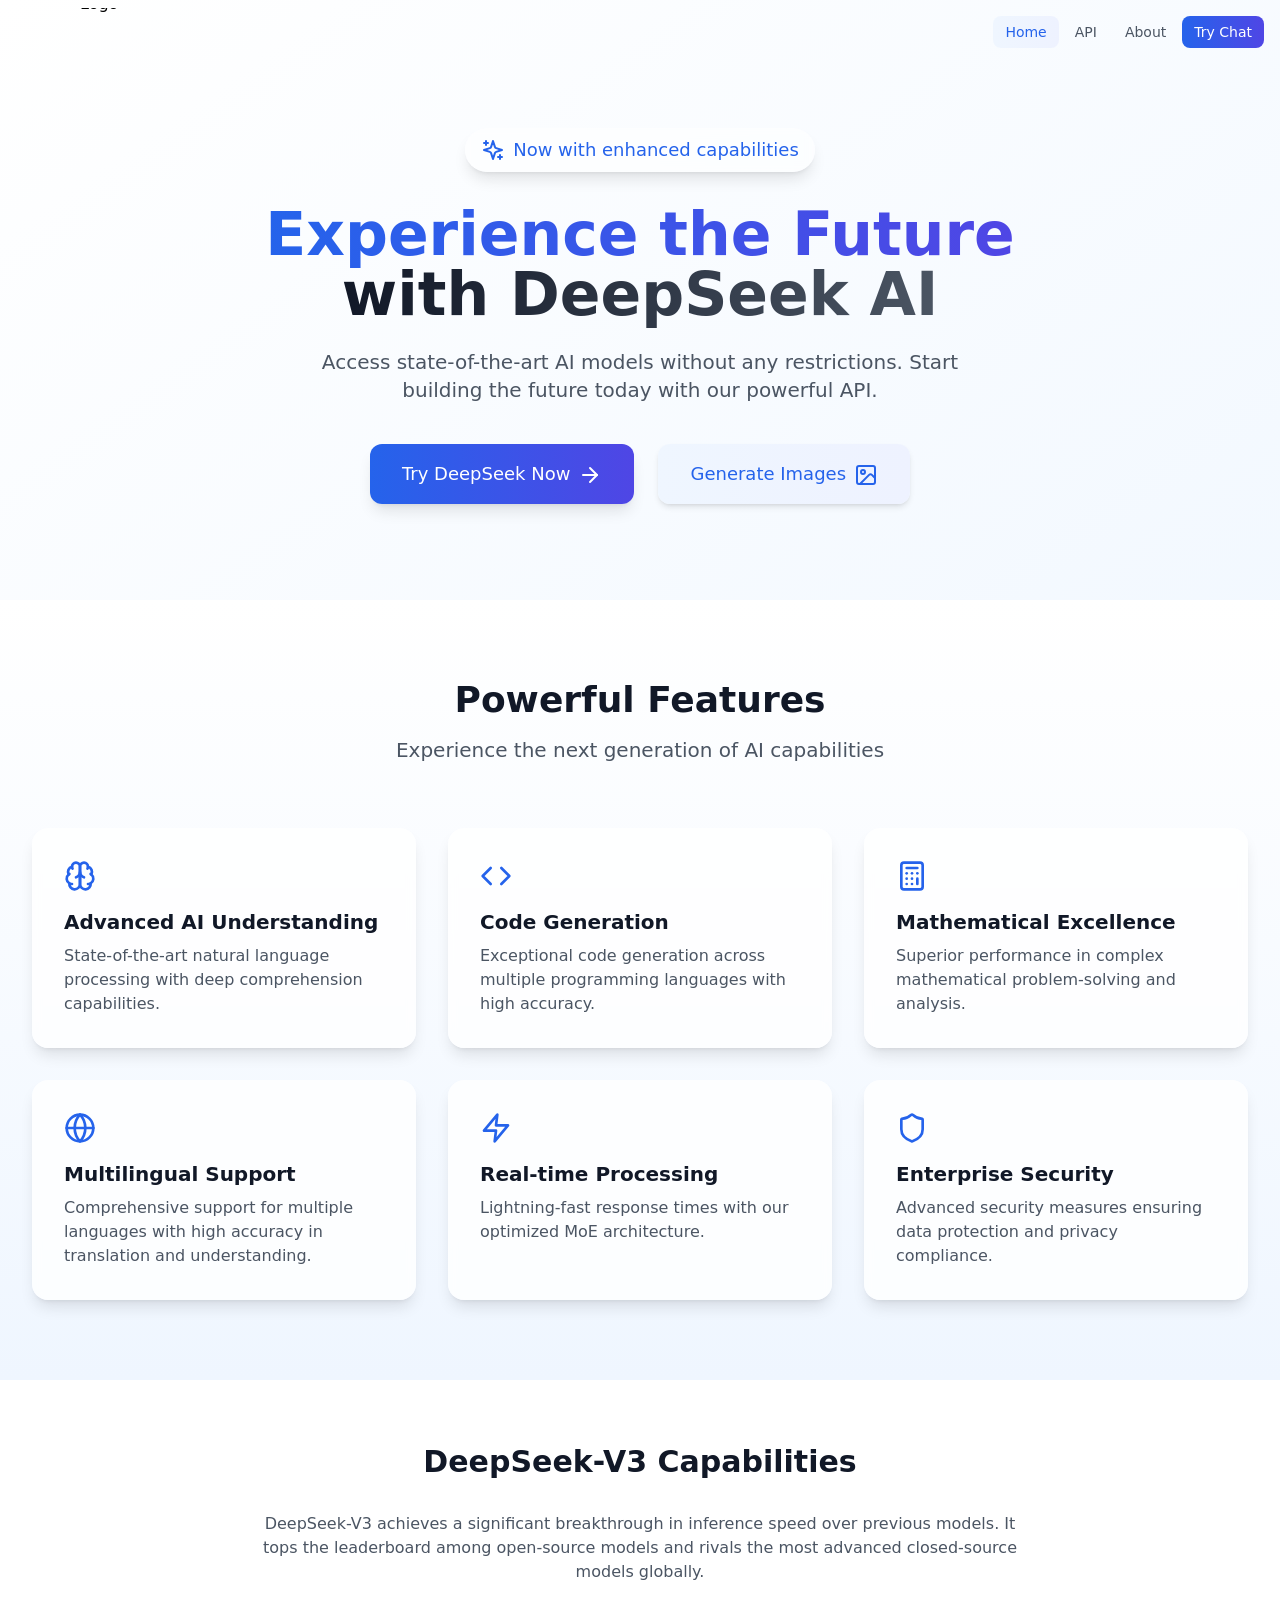
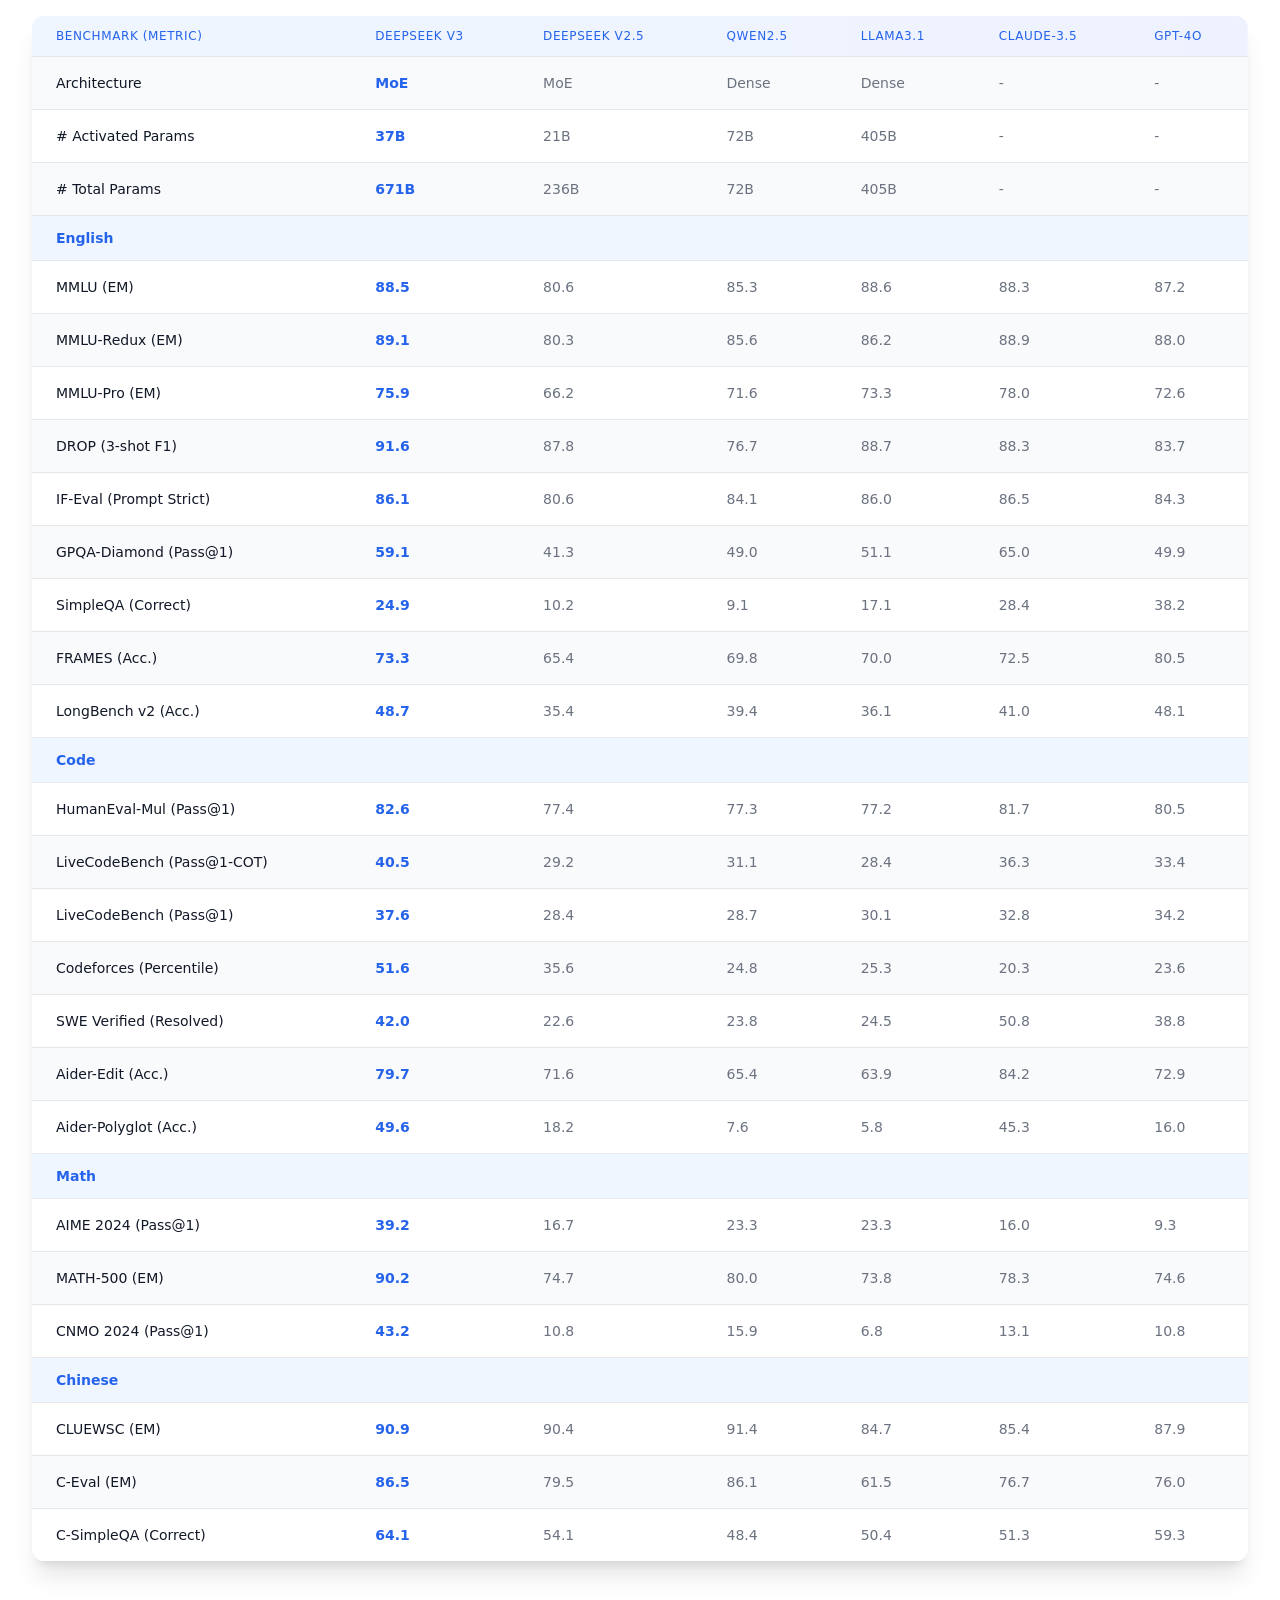
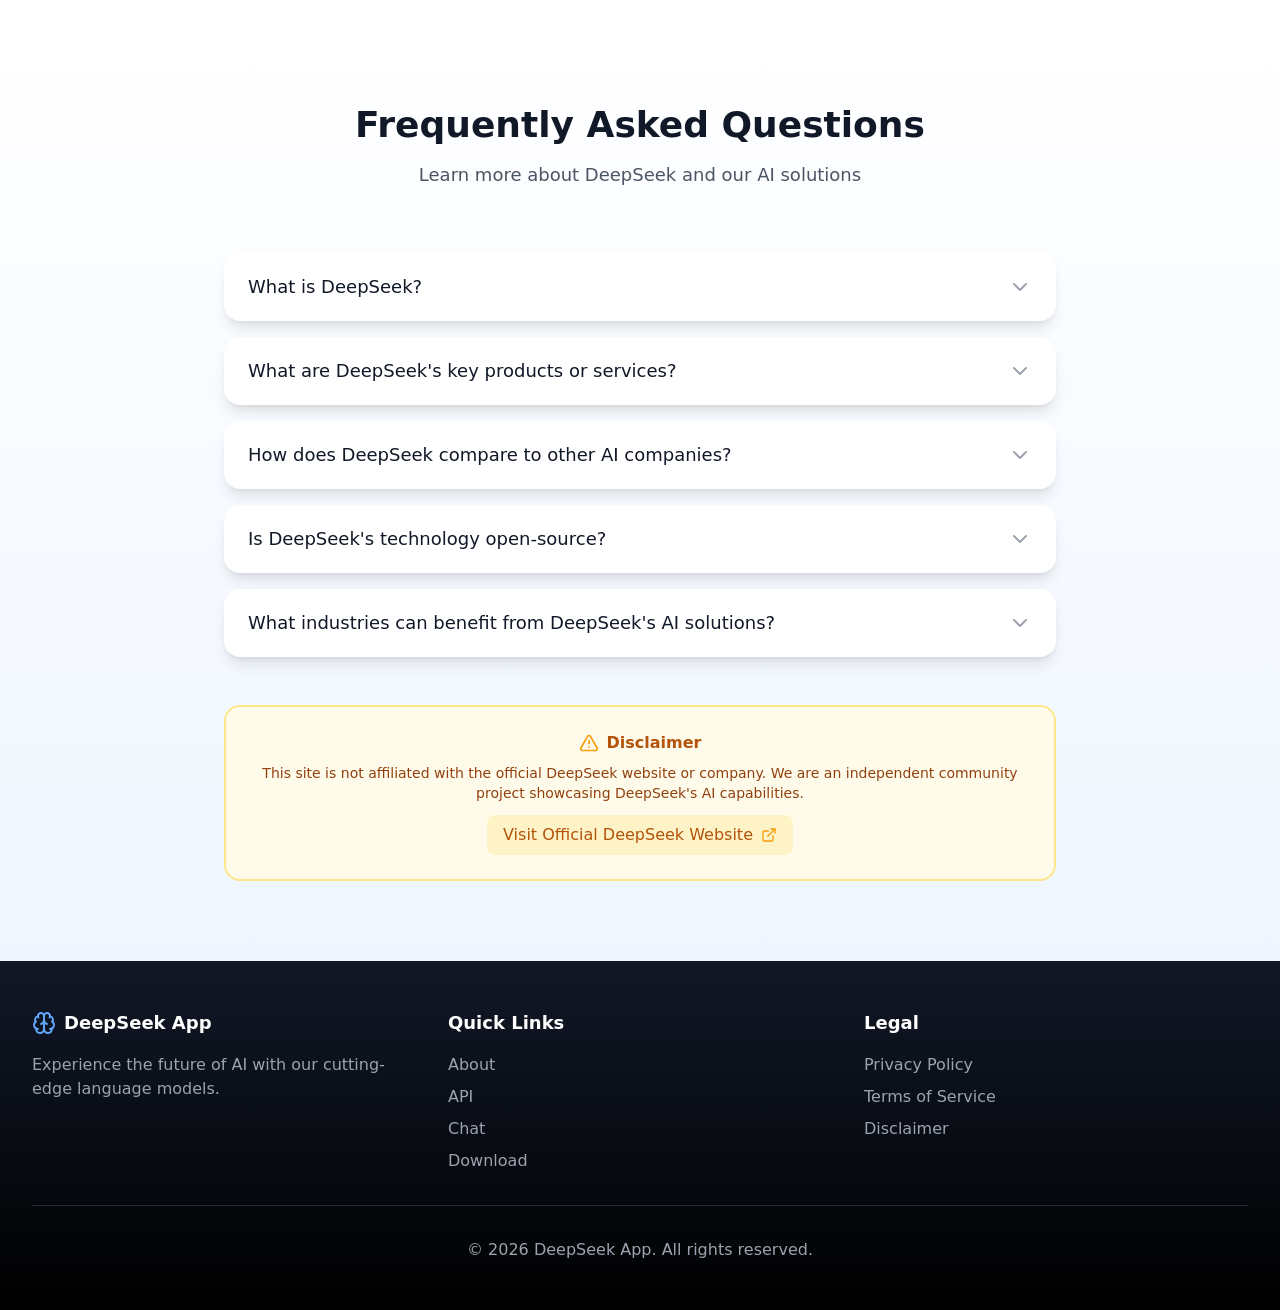
==== deepseek.html @ a7286375 "Add files via upload" ====
<!doctype html>
<html lang="en">
  <head>
    <meta charset="UTF-8" />
    <title>DeepSeek</title>
    <script async src="https://pagead2.googlesyndication.com/pagead/js/adsbygoogle.js?client=ca-pub-6206465883379088"
     crossorigin="anonymous"></script>
    <script type="module" crossorigin src="main.js"></script>
    <link rel="stylesheet" crossorigin href="style.css">
  </head>
  <body>
    <div id="root"></div>
  </body>
</html>
---- style.css ----
@font-face {
    font-family: KaTeX_AMS;
    font-style: normal;
    font-weight: 400;
    src: url(/assets/KaTeX_AMS-Regular-BQhdFMY1.woff2) format("woff2"),url(/assets/KaTeX_AMS-Regular-DMm9YOAa.woff) format("woff"),url(/assets/KaTeX_AMS-Regular-DRggAlZN.ttf) format("truetype")
}

@font-face {
    font-family: KaTeX_Caligraphic;
    font-style: normal;
    font-weight: 700;
    src: url(/assets/KaTeX_Caligraphic-Bold-Dq_IR9rO.woff2) format("woff2"),url(/assets/KaTeX_Caligraphic-Bold-BEiXGLvX.woff) format("woff"),url(/assets/KaTeX_Caligraphic-Bold-ATXxdsX0.ttf) format("truetype")
}

@font-face {
    font-family: KaTeX_Caligraphic;
    font-style: normal;
    font-weight: 400;
    src: url(/assets/KaTeX_Caligraphic-Regular-Di6jR-x-.woff2) format("woff2"),url(/assets/KaTeX_Caligraphic-Regular-CTRA-rTL.woff) format("woff"),url(/assets/KaTeX_Caligraphic-Regular-wX97UBjC.ttf) format("truetype")
}

@font-face {
    font-family: KaTeX_Fraktur;
    font-style: normal;
    font-weight: 700;
    src: url(/assets/KaTeX_Fraktur-Bold-CL6g_b3V.woff2) format("woff2"),url(/assets/KaTeX_Fraktur-Bold-BsDP51OF.woff) format("woff"),url(/assets/KaTeX_Fraktur-Bold-BdnERNNW.ttf) format("truetype")
}

@font-face {
    font-family: KaTeX_Fraktur;
    font-style: normal;
    font-weight: 400;
    src: url(/assets/KaTeX_Fraktur-Regular-CTYiF6lA.woff2) format("woff2"),url(/assets/KaTeX_Fraktur-Regular-Dxdc4cR9.woff) format("woff"),url(/assets/KaTeX_Fraktur-Regular-CB_wures.ttf) format("truetype")
}

@font-face {
    font-family: KaTeX_Main;
    font-style: normal;
    font-weight: 700;
    src: url(/assets/KaTeX_Main-Bold-Cx986IdX.woff2) format("woff2"),url(/assets/KaTeX_Main-Bold-Jm3AIy58.woff) format("woff"),url(/assets/KaTeX_Main-Bold-waoOVXN0.ttf) format("truetype")
}

@font-face {
    font-family: KaTeX_Main;
    font-style: italic;
    font-weight: 700;
    src: url(/assets/KaTeX_Main-BoldItalic-DxDJ3AOS.woff2) format("woff2"),url(/assets/KaTeX_Main-BoldItalic-SpSLRI95.woff) format("woff"),url(/assets/KaTeX_Main-BoldItalic-DzxPMmG6.ttf) format("truetype")
}

@font-face {
    font-family: KaTeX_Main;
    font-style: italic;
    font-weight: 400;
    src: url(/assets/KaTeX_Main-Italic-NWA7e6Wa.woff2) format("woff2"),url(/assets/KaTeX_Main-Italic-BMLOBm91.woff) format("woff"),url(/assets/KaTeX_Main-Italic-3WenGoN9.ttf) format("truetype")
}

@font-face {
    font-family: KaTeX_Main;
    font-style: normal;
    font-weight: 400;
    src: url(/assets/KaTeX_Main-Regular-B22Nviop.woff2) format("woff2"),url(/assets/KaTeX_Main-Regular-Dr94JaBh.woff) format("woff"),url(/assets/KaTeX_Main-Regular-ypZvNtVU.ttf) format("truetype")
}

@font-face {
    font-family: KaTeX_Math;
    font-style: italic;
    font-weight: 700;
    src: url(/assets/KaTeX_Math-BoldItalic-CZnvNsCZ.woff2) format("woff2"),url(/assets/KaTeX_Math-BoldItalic-iY-2wyZ7.woff) format("woff"),url(/assets/KaTeX_Math-BoldItalic-B3XSjfu4.ttf) format("truetype")
}

@font-face {
    font-family: KaTeX_Math;
    font-style: italic;
    font-weight: 400;
    src: url(/assets/KaTeX_Math-Italic-t53AETM-.woff2) format("woff2"),url(/assets/KaTeX_Math-Italic-DA0__PXp.woff) format("woff"),url(/assets/KaTeX_Math-Italic-flOr_0UB.ttf) format("truetype")
}

@font-face {
    font-family: KaTeX_SansSerif;
    font-style: normal;
    font-weight: 700;
    src: url(/assets/KaTeX_SansSerif-Bold-D1sUS0GD.woff2) format("woff2"),url(/assets/KaTeX_SansSerif-Bold-DbIhKOiC.woff) format("woff"),url(/assets/KaTeX_SansSerif-Bold-CFMepnvq.ttf) format("truetype")
}

@font-face {
    font-family: KaTeX_SansSerif;
    font-style: italic;
    font-weight: 400;
    src: url(/assets/KaTeX_SansSerif-Italic-C3H0VqGB.woff2) format("woff2"),url(/assets/KaTeX_SansSerif-Italic-DN2j7dab.woff) format("woff"),url(/assets/KaTeX_SansSerif-Italic-YYjJ1zSn.ttf) format("truetype")
}

@font-face {
    font-family: KaTeX_SansSerif;
    font-style: normal;
    font-weight: 400;
    src: url(/assets/KaTeX_SansSerif-Regular-DDBCnlJ7.woff2) format("woff2"),url(/assets/KaTeX_SansSerif-Regular-CS6fqUqJ.woff) format("woff"),url(/assets/KaTeX_SansSerif-Regular-BNo7hRIc.ttf) format("truetype")
}

@font-face {
    font-family: KaTeX_Script;
    font-style: normal;
    font-weight: 400;
    src: url(/assets/KaTeX_Script-Regular-D3wIWfF6.woff2) format("woff2"),url(/assets/KaTeX_Script-Regular-D5yQViql.woff) format("woff"),url(/assets/KaTeX_Script-Regular-C5JkGWo-.ttf) format("truetype")
}

@font-face {
    font-family: KaTeX_Size1;
    font-style: normal;
    font-weight: 400;
    src: url(/assets/KaTeX_Size1-Regular-mCD8mA8B.woff2) format("woff2"),url(/assets/KaTeX_Size1-Regular-C195tn64.woff) format("woff"),url(/assets/KaTeX_Size1-Regular-Dbsnue_I.ttf) format("truetype")
}

@font-face {
    font-family: KaTeX_Size2;
    font-style: normal;
    font-weight: 400;
    src: url(/assets/KaTeX_Size2-Regular-Dy4dx90m.woff2) format("woff2"),url(/assets/KaTeX_Size2-Regular-oD1tc_U0.woff) format("woff"),url(/assets/KaTeX_Size2-Regular-B7gKUWhC.ttf) format("truetype")
}

@font-face {
    font-family: KaTeX_Size3;
    font-style: normal;
    font-weight: 400;
    src: url([data-uri]) format("woff2"),url(/assets/KaTeX_Size3-Regular-CTq5MqoE.woff) format("woff"),url(/assets/KaTeX_Size3-Regular-DgpXs0kz.ttf) format("truetype")
}

@font-face {
    font-family: KaTeX_Size4;
    font-style: normal;
    font-weight: 400;
    src: url(/assets/KaTeX_Size4-Regular-Dl5lxZxV.woff2) format("woff2"),url(/assets/KaTeX_Size4-Regular-BF-4gkZK.woff) format("woff"),url(/assets/KaTeX_Size4-Regular-DWFBv043.ttf) format("truetype")
}

@font-face {
    font-family: KaTeX_Typewriter;
    font-style: normal;
    font-weight: 400;
    src: url(/assets/KaTeX_Typewriter-Regular-CO6r4hn1.woff2) format("woff2"),url(/assets/KaTeX_Typewriter-Regular-C0xS9mPB.woff) format("woff"),url(/assets/KaTeX_Typewriter-Regular-D3Ib7_Hf.ttf) format("truetype")
}

.katex {
    font: 1.21em KaTeX_Main,Times New Roman,serif;
    line-height: 1.2;
    text-indent: 0;
    text-rendering: auto
}

.katex * {
    -ms-high-contrast-adjust: none!important;
    border-color: currentColor
}

.katex .katex-version:after {
    content: "0.16.21"
}

.katex .katex-mathml {
    clip: rect(1px,1px,1px,1px);
    border: 0;
    height: 1px;
    overflow: hidden;
    padding: 0;
    position: absolute;
    width: 1px
}

.katex .katex-html>.newline {
    display: block
}

.katex .base {
    position: relative;
    white-space: nowrap;
    width: -moz-min-content;
    width: min-content
}

.katex .base,.katex .strut {
    display: inline-block
}

.katex .textbf {
    font-weight: 700
}

.katex .textit {
    font-style: italic
}

.katex .textrm {
    font-family: KaTeX_Main
}

.katex .textsf {
    font-family: KaTeX_SansSerif
}

.katex .texttt {
    font-family: KaTeX_Typewriter
}

.katex .mathnormal {
    font-family: KaTeX_Math;
    font-style: italic
}

.katex .mathit {
    font-family: KaTeX_Main;
    font-style: italic
}

.katex .mathrm {
    font-style: normal
}

.katex .mathbf {
    font-family: KaTeX_Main;
    font-weight: 700
}

.katex .boldsymbol {
    font-family: KaTeX_Math;
    font-style: italic;
    font-weight: 700
}

.katex .amsrm,.katex .mathbb,.katex .textbb {
    font-family: KaTeX_AMS
}

.katex .mathcal {
    font-family: KaTeX_Caligraphic
}

.katex .mathfrak,.katex .textfrak {
    font-family: KaTeX_Fraktur
}

.katex .mathboldfrak,.katex .textboldfrak {
    font-family: KaTeX_Fraktur;
    font-weight: 700
}

.katex .mathtt {
    font-family: KaTeX_Typewriter
}

.katex .mathscr,.katex .textscr {
    font-family: KaTeX_Script
}

.katex .mathsf,.katex .textsf {
    font-family: KaTeX_SansSerif
}

.katex .mathboldsf,.katex .textboldsf {
    font-family: KaTeX_SansSerif;
    font-weight: 700
}

.katex .mathitsf,.katex .mathsfit,.katex .textitsf {
    font-family: KaTeX_SansSerif;
    font-style: italic
}

.katex .mainrm {
    font-family: KaTeX_Main;
    font-style: normal
}

.katex .vlist-t {
    border-collapse: collapse;
    display: inline-table;
    table-layout: fixed
}

.katex .vlist-r {
    display: table-row
}

.katex .vlist {
    display: table-cell;
    position: relative;
    vertical-align: bottom
}

.katex .vlist>span {
    display: block;
    height: 0;
    position: relative
}

.katex .vlist>span>span {
    display: inline-block
}

.katex .vlist>span>.pstrut {
    overflow: hidden;
    width: 0
}

.katex .vlist-t2 {
    margin-right: -2px
}

.katex .vlist-s {
    display: table-cell;
    font-size: 1px;
    min-width: 2px;
    vertical-align: bottom;
    width: 2px
}

.katex .vbox {
    align-items: baseline;
    display: inline-flex;
    flex-direction: column
}

.katex .hbox {
    width: 100%
}

.katex .hbox,.katex .thinbox {
    display: inline-flex;
    flex-direction: row
}

.katex .thinbox {
    max-width: 0;
    width: 0
}

.katex .msupsub {
    text-align: left
}

.katex .mfrac>span>span {
    text-align: center
}

.katex .mfrac .frac-line {
    border-bottom-style: solid;
    display: inline-block;
    width: 100%
}

.katex .hdashline,.katex .hline,.katex .mfrac .frac-line,.katex .overline .overline-line,.katex .rule,.katex .underline .underline-line {
    min-height: 1px
}

.katex .mspace {
    display: inline-block
}

.katex .clap,.katex .llap,.katex .rlap {
    position: relative;
    width: 0
}

.katex .clap>.inner,.katex .llap>.inner,.katex .rlap>.inner {
    position: absolute
}

.katex .clap>.fix,.katex .llap>.fix,.katex .rlap>.fix {
    display: inline-block
}

.katex .llap>.inner {
    right: 0
}

.katex .clap>.inner,.katex .rlap>.inner {
    left: 0
}

.katex .clap>.inner>span {
    margin-left: -50%;
    margin-right: 50%
}

.katex .rule {
    border: 0 solid;
    display: inline-block;
    position: relative
}

.katex .hline,.katex .overline .overline-line,.katex .underline .underline-line {
    border-bottom-style: solid;
    display: inline-block;
    width: 100%
}

.katex .hdashline {
    border-bottom-style: dashed;
    display: inline-block;
    width: 100%
}

.katex .sqrt>.root {
    margin-left: .2777777778em;
    margin-right: -.5555555556em
}

.katex .fontsize-ensurer.reset-size1.size1,.katex .sizing.reset-size1.size1 {
    font-size: 1em
}

.katex .fontsize-ensurer.reset-size1.size2,.katex .sizing.reset-size1.size2 {
    font-size: 1.2em
}

.katex .fontsize-ensurer.reset-size1.size3,.katex .sizing.reset-size1.size3 {
    font-size: 1.4em
}

.katex .fontsize-ensurer.reset-size1.size4,.katex .sizing.reset-size1.size4 {
    font-size: 1.6em
}

.katex .fontsize-ensurer.reset-size1.size5,.katex .sizing.reset-size1.size5 {
    font-size: 1.8em
}

.katex .fontsize-ensurer.reset-size1.size6,.katex .sizing.reset-size1.size6 {
    font-size: 2em
}

.katex .fontsize-ensurer.reset-size1.size7,.katex .sizing.reset-size1.size7 {
    font-size: 2.4em
}

.katex .fontsize-ensurer.reset-size1.size8,.katex .sizing.reset-size1.size8 {
    font-size: 2.88em
}

.katex .fontsize-ensurer.reset-size1.size9,.katex .sizing.reset-size1.size9 {
    font-size: 3.456em
}

.katex .fontsize-ensurer.reset-size1.size10,.katex .sizing.reset-size1.size10 {
    font-size: 4.148em
}

.katex .fontsize-ensurer.reset-size1.size11,.katex .sizing.reset-size1.size11 {
    font-size: 4.976em
}

.katex .fontsize-ensurer.reset-size2.size1,.katex .sizing.reset-size2.size1 {
    font-size: .8333333333em
}

.katex .fontsize-ensurer.reset-size2.size2,.katex .sizing.reset-size2.size2 {
    font-size: 1em
}

.katex .fontsize-ensurer.reset-size2.size3,.katex .sizing.reset-size2.size3 {
    font-size: 1.1666666667em
}

.katex .fontsize-ensurer.reset-size2.size4,.katex .sizing.reset-size2.size4 {
    font-size: 1.3333333333em
}

.katex .fontsize-ensurer.reset-size2.size5,.katex .sizing.reset-size2.size5 {
    font-size: 1.5em
}

.katex .fontsize-ensurer.reset-size2.size6,.katex .sizing.reset-size2.size6 {
    font-size: 1.6666666667em
}

.katex .fontsize-ensurer.reset-size2.size7,.katex .sizing.reset-size2.size7 {
    font-size: 2em
}

.katex .fontsize-ensurer.reset-size2.size8,.katex .sizing.reset-size2.size8 {
    font-size: 2.4em
}

.katex .fontsize-ensurer.reset-size2.size9,.katex .sizing.reset-size2.size9 {
    font-size: 2.88em
}

.katex .fontsize-ensurer.reset-size2.size10,.katex .sizing.reset-size2.size10 {
    font-size: 3.4566666667em
}

.katex .fontsize-ensurer.reset-size2.size11,.katex .sizing.reset-size2.size11 {
    font-size: 4.1466666667em
}

.katex .fontsize-ensurer.reset-size3.size1,.katex .sizing.reset-size3.size1 {
    font-size: .7142857143em
}

.katex .fontsize-ensurer.reset-size3.size2,.katex .sizing.reset-size3.size2 {
    font-size: .8571428571em
}

.katex .fontsize-ensurer.reset-size3.size3,.katex .sizing.reset-size3.size3 {
    font-size: 1em
}

.katex .fontsize-ensurer.reset-size3.size4,.katex .sizing.reset-size3.size4 {
    font-size: 1.1428571429em
}

.katex .fontsize-ensurer.reset-size3.size5,.katex .sizing.reset-size3.size5 {
    font-size: 1.2857142857em
}

.katex .fontsize-ensurer.reset-size3.size6,.katex .sizing.reset-size3.size6 {
    font-size: 1.4285714286em
}

.katex .fontsize-ensurer.reset-size3.size7,.katex .sizing.reset-size3.size7 {
    font-size: 1.7142857143em
}

.katex .fontsize-ensurer.reset-size3.size8,.katex .sizing.reset-size3.size8 {
    font-size: 2.0571428571em
}

.katex .fontsize-ensurer.reset-size3.size9,.katex .sizing.reset-size3.size9 {
    font-size: 2.4685714286em
}

.katex .fontsize-ensurer.reset-size3.size10,.katex .sizing.reset-size3.size10 {
    font-size: 2.9628571429em
}

.katex .fontsize-ensurer.reset-size3.size11,.katex .sizing.reset-size3.size11 {
    font-size: 3.5542857143em
}

.katex .fontsize-ensurer.reset-size4.size1,.katex .sizing.reset-size4.size1 {
    font-size: .625em
}

.katex .fontsize-ensurer.reset-size4.size2,.katex .sizing.reset-size4.size2 {
    font-size: .75em
}

.katex .fontsize-ensurer.reset-size4.size3,.katex .sizing.reset-size4.size3 {
    font-size: .875em
}

.katex .fontsize-ensurer.reset-size4.size4,.katex .sizing.reset-size4.size4 {
    font-size: 1em
}

.katex .fontsize-ensurer.reset-size4.size5,.katex .sizing.reset-size4.size5 {
    font-size: 1.125em
}

.katex .fontsize-ensurer.reset-size4.size6,.katex .sizing.reset-size4.size6 {
    font-size: 1.25em
}

.katex .fontsize-ensurer.reset-size4.size7,.katex .sizing.reset-size4.size7 {
    font-size: 1.5em
}

.katex .fontsize-ensurer.reset-size4.size8,.katex .sizing.reset-size4.size8 {
    font-size: 1.8em
}

.katex .fontsize-ensurer.reset-size4.size9,.katex .sizing.reset-size4.size9 {
    font-size: 2.16em
}

.katex .fontsize-ensurer.reset-size4.size10,.katex .sizing.reset-size4.size10 {
    font-size: 2.5925em
}

.katex .fontsize-ensurer.reset-size4.size11,.katex .sizing.reset-size4.size11 {
    font-size: 3.11em
}

.katex .fontsize-ensurer.reset-size5.size1,.katex .sizing.reset-size5.size1 {
    font-size: .5555555556em
}

.katex .fontsize-ensurer.reset-size5.size2,.katex .sizing.reset-size5.size2 {
    font-size: .6666666667em
}

.katex .fontsize-ensurer.reset-size5.size3,.katex .sizing.reset-size5.size3 {
    font-size: .7777777778em
}

.katex .fontsize-ensurer.reset-size5.size4,.katex .sizing.reset-size5.size4 {
    font-size: .8888888889em
}

.katex .fontsize-ensurer.reset-size5.size5,.katex .sizing.reset-size5.size5 {
    font-size: 1em
}

.katex .fontsize-ensurer.reset-size5.size6,.katex .sizing.reset-size5.size6 {
    font-size: 1.1111111111em
}

.katex .fontsize-ensurer.reset-size5.size7,.katex .sizing.reset-size5.size7 {
    font-size: 1.3333333333em
}

.katex .fontsize-ensurer.reset-size5.size8,.katex .sizing.reset-size5.size8 {
    font-size: 1.6em
}

.katex .fontsize-ensurer.reset-size5.size9,.katex .sizing.reset-size5.size9 {
    font-size: 1.92em
}

.katex .fontsize-ensurer.reset-size5.size10,.katex .sizing.reset-size5.size10 {
    font-size: 2.3044444444em
}

.katex .fontsize-ensurer.reset-size5.size11,.katex .sizing.reset-size5.size11 {
    font-size: 2.7644444444em
}

.katex .fontsize-ensurer.reset-size6.size1,.katex .sizing.reset-size6.size1 {
    font-size: .5em
}

.katex .fontsize-ensurer.reset-size6.size2,.katex .sizing.reset-size6.size2 {
    font-size: .6em
}

.katex .fontsize-ensurer.reset-size6.size3,.katex .sizing.reset-size6.size3 {
    font-size: .7em
}

.katex .fontsize-ensurer.reset-size6.size4,.katex .sizing.reset-size6.size4 {
    font-size: .8em
}

.katex .fontsize-ensurer.reset-size6.size5,.katex .sizing.reset-size6.size5 {
    font-size: .9em
}

.katex .fontsize-ensurer.reset-size6.size6,.katex .sizing.reset-size6.size6 {
    font-size: 1em
}

.katex .fontsize-ensurer.reset-size6.size7,.katex .sizing.reset-size6.size7 {
    font-size: 1.2em
}

.katex .fontsize-ensurer.reset-size6.size8,.katex .sizing.reset-size6.size8 {
    font-size: 1.44em
}

.katex .fontsize-ensurer.reset-size6.size9,.katex .sizing.reset-size6.size9 {
    font-size: 1.728em
}

.katex .fontsize-ensurer.reset-size6.size10,.katex .sizing.reset-size6.size10 {
    font-size: 2.074em
}

.katex .fontsize-ensurer.reset-size6.size11,.katex .sizing.reset-size6.size11 {
    font-size: 2.488em
}

.katex .fontsize-ensurer.reset-size7.size1,.katex .sizing.reset-size7.size1 {
    font-size: .4166666667em
}

.katex .fontsize-ensurer.reset-size7.size2,.katex .sizing.reset-size7.size2 {
    font-size: .5em
}

.katex .fontsize-ensurer.reset-size7.size3,.katex .sizing.reset-size7.size3 {
    font-size: .5833333333em
}

.katex .fontsize-ensurer.reset-size7.size4,.katex .sizing.reset-size7.size4 {
    font-size: .6666666667em
}

.katex .fontsize-ensurer.reset-size7.size5,.katex .sizing.reset-size7.size5 {
    font-size: .75em
}

.katex .fontsize-ensurer.reset-size7.size6,.katex .sizing.reset-size7.size6 {
    font-size: .8333333333em
}

.katex .fontsize-ensurer.reset-size7.size7,.katex .sizing.reset-size7.size7 {
    font-size: 1em
}

.katex .fontsize-ensurer.reset-size7.size8,.katex .sizing.reset-size7.size8 {
    font-size: 1.2em
}

.katex .fontsize-ensurer.reset-size7.size9,.katex .sizing.reset-size7.size9 {
    font-size: 1.44em
}

.katex .fontsize-ensurer.reset-size7.size10,.katex .sizing.reset-size7.size10 {
    font-size: 1.7283333333em
}

.katex .fontsize-ensurer.reset-size7.size11,.katex .sizing.reset-size7.size11 {
    font-size: 2.0733333333em
}

.katex .fontsize-ensurer.reset-size8.size1,.katex .sizing.reset-size8.size1 {
    font-size: .3472222222em
}

.katex .fontsize-ensurer.reset-size8.size2,.katex .sizing.reset-size8.size2 {
    font-size: .4166666667em
}

.katex .fontsize-ensurer.reset-size8.size3,.katex .sizing.reset-size8.size3 {
    font-size: .4861111111em
}

.katex .fontsize-ensurer.reset-size8.size4,.katex .sizing.reset-size8.size4 {
    font-size: .5555555556em
}

.katex .fontsize-ensurer.reset-size8.size5,.katex .sizing.reset-size8.size5 {
    font-size: .625em
}

.katex .fontsize-ensurer.reset-size8.size6,.katex .sizing.reset-size8.size6 {
    font-size: .6944444444em
}

.katex .fontsize-ensurer.reset-size8.size7,.katex .sizing.reset-size8.size7 {
    font-size: .8333333333em
}

.katex .fontsize-ensurer.reset-size8.size8,.katex .sizing.reset-size8.size8 {
    font-size: 1em
}

.katex .fontsize-ensurer.reset-size8.size9,.katex .sizing.reset-size8.size9 {
    font-size: 1.2em
}

.katex .fontsize-ensurer.reset-size8.size10,.katex .sizing.reset-size8.size10 {
    font-size: 1.4402777778em
}

.katex .fontsize-ensurer.reset-size8.size11,.katex .sizing.reset-size8.size11 {
    font-size: 1.7277777778em
}

.katex .fontsize-ensurer.reset-size9.size1,.katex .sizing.reset-size9.size1 {
    font-size: .2893518519em
}

.katex .fontsize-ensurer.reset-size9.size2,.katex .sizing.reset-size9.size2 {
    font-size: .3472222222em
}

.katex .fontsize-ensurer.reset-size9.size3,.katex .sizing.reset-size9.size3 {
    font-size: .4050925926em
}

.katex .fontsize-ensurer.reset-size9.size4,.katex .sizing.reset-size9.size4 {
    font-size: .462962963em
}

.katex .fontsize-ensurer.reset-size9.size5,.katex .sizing.reset-size9.size5 {
    font-size: .5208333333em
}

.katex .fontsize-ensurer.reset-size9.size6,.katex .sizing.reset-size9.size6 {
    font-size: .5787037037em
}

.katex .fontsize-ensurer.reset-size9.size7,.katex .sizing.reset-size9.size7 {
    font-size: .6944444444em
}

.katex .fontsize-ensurer.reset-size9.size8,.katex .sizing.reset-size9.size8 {
    font-size: .8333333333em
}

.katex .fontsize-ensurer.reset-size9.size9,.katex .sizing.reset-size9.size9 {
    font-size: 1em
}

.katex .fontsize-ensurer.reset-size9.size10,.katex .sizing.reset-size9.size10 {
    font-size: 1.2002314815em
}

.katex .fontsize-ensurer.reset-size9.size11,.katex .sizing.reset-size9.size11 {
    font-size: 1.4398148148em
}

.katex .fontsize-ensurer.reset-size10.size1,.katex .sizing.reset-size10.size1 {
    font-size: .2410800386em
}

.katex .fontsize-ensurer.reset-size10.size2,.katex .sizing.reset-size10.size2 {
    font-size: .2892960463em
}

.katex .fontsize-ensurer.reset-size10.size3,.katex .sizing.reset-size10.size3 {
    font-size: .337512054em
}

.katex .fontsize-ensurer.reset-size10.size4,.katex .sizing.reset-size10.size4 {
    font-size: .3857280617em
}

.katex .fontsize-ensurer.reset-size10.size5,.katex .sizing.reset-size10.size5 {
    font-size: .4339440694em
}

.katex .fontsize-ensurer.reset-size10.size6,.katex .sizing.reset-size10.size6 {
    font-size: .4821600771em
}

.katex .fontsize-ensurer.reset-size10.size7,.katex .sizing.reset-size10.size7 {
    font-size: .5785920926em
}

.katex .fontsize-ensurer.reset-size10.size8,.katex .sizing.reset-size10.size8 {
    font-size: .6943105111em
}

.katex .fontsize-ensurer.reset-size10.size9,.katex .sizing.reset-size10.size9 {
    font-size: .8331726133em
}

.katex .fontsize-ensurer.reset-size10.size10,.katex .sizing.reset-size10.size10 {
    font-size: 1em
}

.katex .fontsize-ensurer.reset-size10.size11,.katex .sizing.reset-size10.size11 {
    font-size: 1.1996142719em
}

.katex .fontsize-ensurer.reset-size11.size1,.katex .sizing.reset-size11.size1 {
    font-size: .2009646302em
}

.katex .fontsize-ensurer.reset-size11.size2,.katex .sizing.reset-size11.size2 {
    font-size: .2411575563em
}

.katex .fontsize-ensurer.reset-size11.size3,.katex .sizing.reset-size11.size3 {
    font-size: .2813504823em
}

.katex .fontsize-ensurer.reset-size11.size4,.katex .sizing.reset-size11.size4 {
    font-size: .3215434084em
}

.katex .fontsize-ensurer.reset-size11.size5,.katex .sizing.reset-size11.size5 {
    font-size: .3617363344em
}

.katex .fontsize-ensurer.reset-size11.size6,.katex .sizing.reset-size11.size6 {
    font-size: .4019292605em
}

.katex .fontsize-ensurer.reset-size11.size7,.katex .sizing.reset-size11.size7 {
    font-size: .4823151125em
}

.katex .fontsize-ensurer.reset-size11.size8,.katex .sizing.reset-size11.size8 {
    font-size: .578778135em
}

.katex .fontsize-ensurer.reset-size11.size9,.katex .sizing.reset-size11.size9 {
    font-size: .6945337621em
}

.katex .fontsize-ensurer.reset-size11.size10,.katex .sizing.reset-size11.size10 {
    font-size: .8336012862em
}

.katex .fontsize-ensurer.reset-size11.size11,.katex .sizing.reset-size11.size11 {
    font-size: 1em
}

.katex .delimsizing.size1 {
    font-family: KaTeX_Size1
}

.katex .delimsizing.size2 {
    font-family: KaTeX_Size2
}

.katex .delimsizing.size3 {
    font-family: KaTeX_Size3
}

.katex .delimsizing.size4 {
    font-family: KaTeX_Size4
}

.katex .delimsizing.mult .delim-size1>span {
    font-family: KaTeX_Size1
}

.katex .delimsizing.mult .delim-size4>span {
    font-family: KaTeX_Size4
}

.katex .nulldelimiter {
    display: inline-block;
    width: .12em
}

.katex .delimcenter,.katex .op-symbol {
    position: relative
}

.katex .op-symbol.small-op {
    font-family: KaTeX_Size1
}

.katex .op-symbol.large-op {
    font-family: KaTeX_Size2
}

.katex .accent>.vlist-t,.katex .op-limits>.vlist-t {
    text-align: center
}

.katex .accent .accent-body {
    position: relative
}

.katex .accent .accent-body:not(.accent-full) {
    width: 0
}

.katex .overlay {
    display: block
}

.katex .mtable .vertical-separator {
    display: inline-block;
    min-width: 1px
}

.katex .mtable .arraycolsep {
    display: inline-block
}

.katex .mtable .col-align-c>.vlist-t {
    text-align: center
}

.katex .mtable .col-align-l>.vlist-t {
    text-align: left
}

.katex .mtable .col-align-r>.vlist-t {
    text-align: right
}

.katex .svg-align {
    text-align: left
}

.katex svg {
    fill: currentColor;
    stroke: currentColor;
    fill-rule: nonzero;
    fill-opacity: 1;
    stroke-width: 1;
    stroke-linecap: butt;
    stroke-linejoin: miter;
    stroke-miterlimit: 4;
    stroke-dasharray: none;
    stroke-dashoffset: 0;
    stroke-opacity: 1;
    display: block;
    height: inherit;
    position: absolute;
    width: 100%
}

.katex svg path {
    stroke: none
}

.katex img {
    border-style: none;
    max-height: none;
    max-width: none;
    min-height: 0;
    min-width: 0
}

.katex .stretchy {
    display: block;
    overflow: hidden;
    position: relative;
    width: 100%
}

.katex .stretchy:after,.katex .stretchy:before {
    content: ""
}

.katex .hide-tail {
    overflow: hidden;
    position: relative;
    width: 100%
}

.katex .halfarrow-left {
    left: 0;
    overflow: hidden;
    position: absolute;
    width: 50.2%
}

.katex .halfarrow-right {
    overflow: hidden;
    position: absolute;
    right: 0;
    width: 50.2%
}

.katex .brace-left {
    left: 0;
    overflow: hidden;
    position: absolute;
    width: 25.1%
}

.katex .brace-center {
    left: 25%;
    overflow: hidden;
    position: absolute;
    width: 50%
}

.katex .brace-right {
    overflow: hidden;
    position: absolute;
    right: 0;
    width: 25.1%
}

.katex .x-arrow-pad {
    padding: 0 .5em
}

.katex .cd-arrow-pad {
    padding: 0 .55556em 0 .27778em
}

.katex .mover,.katex .munder,.katex .x-arrow {
    text-align: center
}

.katex .boxpad {
    padding: 0 .3em
}

.katex .fbox,.katex .fcolorbox {
    border: .04em solid;
    box-sizing: border-box
}

.katex .cancel-pad {
    padding: 0 .2em
}

.katex .cancel-lap {
    margin-left: -.2em;
    margin-right: -.2em
}

.katex .sout {
    border-bottom-style: solid;
    border-bottom-width: .08em
}

.katex .angl {
    border-right: .049em solid;
    border-top: .049em solid;
    box-sizing: border-box;
    margin-right: .03889em
}

.katex .anglpad {
    padding: 0 .03889em
}

.katex .eqn-num:before {
    content: "(" counter(katexEqnNo) ")";
    counter-increment: katexEqnNo
}

.katex .mml-eqn-num:before {
    content: "(" counter(mmlEqnNo) ")";
    counter-increment: mmlEqnNo
}

.katex .mtr-glue {
    width: 50%
}

.katex .cd-vert-arrow {
    display: inline-block;
    position: relative
}

.katex .cd-label-left {
    display: inline-block;
    position: absolute;
    right: calc(50% + .3em);
    text-align: left
}

.katex .cd-label-right {
    display: inline-block;
    left: calc(50% + .3em);
    position: absolute;
    text-align: right
}

.katex-display {
    display: block;
    margin: 1em 0;
    text-align: center
}

.katex-display>.katex {
    display: block;
    text-align: center;
    white-space: nowrap
}

.katex-display>.katex>.katex-html {
    display: block;
    position: relative
}

.katex-display>.katex>.katex-html>.tag {
    position: absolute;
    right: 0
}

.katex-display.leqno>.katex>.katex-html>.tag {
    left: 0;
    right: auto
}

.katex-display.fleqn>.katex {
    padding-left: 2em;
    text-align: left
}

body {
    counter-reset: katexEqnNo mmlEqnNo
}

*,:before,:after {
    --tw-border-spacing-x: 0;
    --tw-border-spacing-y: 0;
    --tw-translate-x: 0;
    --tw-translate-y: 0;
    --tw-rotate: 0;
    --tw-skew-x: 0;
    --tw-skew-y: 0;
    --tw-scale-x: 1;
    --tw-scale-y: 1;
    --tw-pan-x: ;
    --tw-pan-y: ;
    --tw-pinch-zoom: ;
    --tw-scroll-snap-strictness: proximity;
    --tw-gradient-from-position: ;
    --tw-gradient-via-position: ;
    --tw-gradient-to-position: ;
    --tw-ordinal: ;
    --tw-slashed-zero: ;
    --tw-numeric-figure: ;
    --tw-numeric-spacing: ;
    --tw-numeric-fraction: ;
    --tw-ring-inset: ;
    --tw-ring-offset-width: 0px;
    --tw-ring-offset-color: #fff;
    --tw-ring-color: rgb(59 130 246 / .5);
    --tw-ring-offset-shadow: 0 0 #0000;
    --tw-ring-shadow: 0 0 #0000;
    --tw-shadow: 0 0 #0000;
    --tw-shadow-colored: 0 0 #0000;
    --tw-blur: ;
    --tw-brightness: ;
    --tw-contrast: ;
    --tw-grayscale: ;
    --tw-hue-rotate: ;
    --tw-invert: ;
    --tw-saturate: ;
    --tw-sepia: ;
    --tw-drop-shadow: ;
    --tw-backdrop-blur: ;
    --tw-backdrop-brightness: ;
    --tw-backdrop-contrast: ;
    --tw-backdrop-grayscale: ;
    --tw-backdrop-hue-rotate: ;
    --tw-backdrop-invert: ;
    --tw-backdrop-opacity: ;
    --tw-backdrop-saturate: ;
    --tw-backdrop-sepia: ;
    --tw-contain-size: ;
    --tw-contain-layout: ;
    --tw-contain-paint: ;
    --tw-contain-style:
}

::backdrop {
    --tw-border-spacing-x: 0;
    --tw-border-spacing-y: 0;
    --tw-translate-x: 0;
    --tw-translate-y: 0;
    --tw-rotate: 0;
    --tw-skew-x: 0;
    --tw-skew-y: 0;
    --tw-scale-x: 1;
    --tw-scale-y: 1;
    --tw-pan-x: ;
    --tw-pan-y: ;
    --tw-pinch-zoom: ;
    --tw-scroll-snap-strictness: proximity;
    --tw-gradient-from-position: ;
    --tw-gradient-via-position: ;
    --tw-gradient-to-position: ;
    --tw-ordinal: ;
    --tw-slashed-zero: ;
    --tw-numeric-figure: ;
    --tw-numeric-spacing: ;
    --tw-numeric-fraction: ;
    --tw-ring-inset: ;
    --tw-ring-offset-width: 0px;
    --tw-ring-offset-color: #fff;
    --tw-ring-color: rgb(59 130 246 / .5);
    --tw-ring-offset-shadow: 0 0 #0000;
    --tw-ring-shadow: 0 0 #0000;
    --tw-shadow: 0 0 #0000;
    --tw-shadow-colored: 0 0 #0000;
    --tw-blur: ;
    --tw-brightness: ;
    --tw-contrast: ;
    --tw-grayscale: ;
    --tw-hue-rotate: ;
    --tw-invert: ;
    --tw-saturate: ;
    --tw-sepia: ;
    --tw-drop-shadow: ;
    --tw-backdrop-blur: ;
    --tw-backdrop-brightness: ;
    --tw-backdrop-contrast: ;
    --tw-backdrop-grayscale: ;
    --tw-backdrop-hue-rotate: ;
    --tw-backdrop-invert: ;
    --tw-backdrop-opacity: ;
    --tw-backdrop-saturate: ;
    --tw-backdrop-sepia: ;
    --tw-contain-size: ;
    --tw-contain-layout: ;
    --tw-contain-paint: ;
    --tw-contain-style:
}

*,:before,:after {
    box-sizing: border-box;
    border-width: 0;
    border-style: solid;
    border-color: #e5e7eb
}

:before,:after {
    --tw-content: ""
}

html,:host {
    line-height: 1.5;
    -webkit-text-size-adjust: 100%;
    -moz-tab-size: 4;
    -o-tab-size: 4;
    tab-size: 4;
    font-family: ui-sans-serif,system-ui,sans-serif,"Apple Color Emoji","Segoe UI Emoji",Segoe UI Symbol,"Noto Color Emoji";
    font-feature-settings: normal;
    font-variation-settings: normal;
    -webkit-tap-highlight-color: transparent
}

body {
    margin: 0;
    line-height: inherit
}

hr {
    height: 0;
    color: inherit;
    border-top-width: 1px
}

abbr:where([title]) {
    -webkit-text-decoration: underline dotted;
    text-decoration: underline dotted
}

h1,h2,h3,h4,h5,h6 {
    font-size: inherit;
    font-weight: inherit
}

a {
    color: inherit;
    text-decoration: inherit
}

b,strong {
    font-weight: bolder
}

code,kbd,samp,pre {
    font-family: ui-monospace,SFMono-Regular,Menlo,Monaco,Consolas,Liberation Mono,Courier New,monospace;
    font-feature-settings: normal;
    font-variation-settings: normal;
    font-size: 1em
}

small {
    font-size: 80%
}

sub,sup {
    font-size: 75%;
    line-height: 0;
    position: relative;
    vertical-align: baseline
}

sub {
    bottom: -.25em
}

sup {
    top: -.5em
}

table {
    text-indent: 0;
    border-color: inherit;
    border-collapse: collapse
}

button,input,optgroup,select,textarea {
    font-family: inherit;
    font-feature-settings: inherit;
    font-variation-settings: inherit;
    font-size: 100%;
    font-weight: inherit;
    line-height: inherit;
    letter-spacing: inherit;
    color: inherit;
    margin: 0;
    padding: 0
}

button,select {
    text-transform: none
}

button,input:where([type=button]),input:where([type=reset]),input:where([type=submit]) {
    -webkit-appearance: button;
    background-color: transparent;
    background-image: none
}

:-moz-focusring {
    outline: auto
}

:-moz-ui-invalid {
    box-shadow: none
}

progress {
    vertical-align: baseline
}

::-webkit-inner-spin-button,::-webkit-outer-spin-button {
    height: auto
}

[type=search] {
    -webkit-appearance: textfield;
    outline-offset: -2px
}

::-webkit-search-decoration {
    -webkit-appearance: none
}

::-webkit-file-upload-button {
    -webkit-appearance: button;
    font: inherit
}

summary {
    display: list-item
}

blockquote,dl,dd,h1,h2,h3,h4,h5,h6,hr,figure,p,pre {
    margin: 0
}

fieldset {
    margin: 0;
    padding: 0
}

legend {
    padding: 0
}

ol,ul,menu {
    list-style: none;
    margin: 0;
    padding: 0
}

dialog {
    padding: 0
}

textarea {
    resize: vertical
}

input::-moz-placeholder,textarea::-moz-placeholder {
    opacity: 1;
    color: #9ca3af
}

input::placeholder,textarea::placeholder {
    opacity: 1;
    color: #9ca3af
}

button,[role=button] {
    cursor: pointer
}

:disabled {
    cursor: default
}

img,svg,video,canvas,audio,iframe,embed,object {
    display: block;
    vertical-align: middle
}

img,video {
    max-width: 100%;
    height: auto
}

[hidden] {
    display: none
}

:root {
    --bg-gradient: linear-gradient(to bottom right, #ffffff, #f0f7ff)
}

.dark {
    --bg-gradient: linear-gradient(to bottom right, #18181b, #020617)
}

.container {
    width: 100%
}

@media (min-width: 640px) {
    .container {
        max-width:640px
    }
}

@media (min-width: 768px) {
    .container {
        max-width:768px
    }
}

@media (min-width: 1024px) {
    .container {
        max-width:1024px
    }
}

@media (min-width: 1280px) {
    .container {
        max-width:1280px
    }
}

@media (min-width: 1536px) {
    .container {
        max-width:1536px
    }
}

.prose {
    color: #111827;
    max-width: 100%
}

.prose :where(p):not(:where([class~=not-prose],[class~=not-prose] *)) {
    margin-top: 1.25em;
    margin-bottom: 1.25em
}

.prose :where([class~=lead]):not(:where([class~=not-prose],[class~=not-prose] *)) {
    color: var(--tw-prose-lead);
    font-size: 1.25em;
    line-height: 1.6;
    margin-top: 1.2em;
    margin-bottom: 1.2em
}

.prose :where(a):not(:where([class~=not-prose],[class~=not-prose] *)) {
    color: var(--tw-prose-links);
    text-decoration: underline;
    font-weight: 500
}

.prose :where(strong):not(:where([class~=not-prose],[class~=not-prose] *)) {
    color: var(--tw-prose-bold);
    font-weight: 600
}

.prose :where(a strong):not(:where([class~=not-prose],[class~=not-prose] *)) {
    color: inherit
}

.prose :where(blockquote strong):not(:where([class~=not-prose],[class~=not-prose] *)) {
    color: inherit
}

.prose :where(thead th strong):not(:where([class~=not-prose],[class~=not-prose] *)) {
    color: inherit
}

.prose :where(ol):not(:where([class~=not-prose],[class~=not-prose] *)) {
    list-style-type: decimal;
    margin-top: 1.25em;
    margin-bottom: 1.25em;
    padding-inline-start:1.625em}

.prose :where(ol[type=A]):not(:where([class~=not-prose],[class~=not-prose] *)) {
    list-style-type: upper-alpha
}

.prose :where(ol[type=a]):not(:where([class~=not-prose],[class~=not-prose] *)) {
    list-style-type: lower-alpha
}

.prose :where(ol[type=A s]):not(:where([class~=not-prose],[class~=not-prose] *)) {
    list-style-type: upper-alpha
}

.prose :where(ol[type=a s]):not(:where([class~=not-prose],[class~=not-prose] *)) {
    list-style-type: lower-alpha
}

.prose :where(ol[type=I]):not(:where([class~=not-prose],[class~=not-prose] *)) {
    list-style-type: upper-roman
}

.prose :where(ol[type=i]):not(:where([class~=not-prose],[class~=not-prose] *)) {
    list-style-type: lower-roman
}

.prose :where(ol[type=I s]):not(:where([class~=not-prose],[class~=not-prose] *)) {
    list-style-type: upper-roman
}

.prose :where(ol[type=i s]):not(:where([class~=not-prose],[class~=not-prose] *)) {
    list-style-type: lower-roman
}

.prose :where(ol[type="1"]):not(:where([class~=not-prose],[class~=not-prose] *)) {
    list-style-type: decimal
}

.prose :where(ul):not(:where([class~=not-prose],[class~=not-prose] *)) {
    list-style-type: disc;
    margin-top: 1.25em;
    margin-bottom: 1.25em;
    padding-inline-start:1.625em}

.prose :where(ol>li):not(:where([class~=not-prose],[class~=not-prose] *))::marker {
    font-weight: 400;
    color: var(--tw-prose-counters)
}

.prose :where(ul>li):not(:where([class~=not-prose],[class~=not-prose] *))::marker {
    color: var(--tw-prose-bullets)
}

.prose :where(dt):not(:where([class~=not-prose],[class~=not-prose] *)) {
    color: var(--tw-prose-headings);
    font-weight: 600;
    margin-top: 1.25em
}

.prose :where(hr):not(:where([class~=not-prose],[class~=not-prose] *)) {
    border-color: var(--tw-prose-hr);
    border-top-width: 1px;
    margin-top: 3em;
    margin-bottom: 3em
}

.prose :where(blockquote):not(:where([class~=not-prose],[class~=not-prose] *)) {
    font-weight: 500;
    font-style: italic;
    color: var(--tw-prose-quotes);
    border-inline-start-width:.25rem;border-inline-start-color:var(--tw-prose-quote-borders);quotes: "“""”""‘""’";
    margin-top: 1.6em;
    margin-bottom: 1.6em;
    padding-inline-start:1em}

.prose :where(blockquote p:first-of-type):not(:where([class~=not-prose],[class~=not-prose] *)):before {
    content: open-quote
}

.prose :where(blockquote p:last-of-type):not(:where([class~=not-prose],[class~=not-prose] *)):after {
    content: close-quote
}

.prose :where(h1):not(:where([class~=not-prose],[class~=not-prose] *)) {
    color: var(--tw-prose-headings);
    font-weight: 800;
    font-size: 2.25em;
    margin-top: 0;
    margin-bottom: .8888889em;
    line-height: 1.1111111
}

.prose :where(h1 strong):not(:where([class~=not-prose],[class~=not-prose] *)) {
    font-weight: 900;
    color: inherit
}

.prose :where(h2):not(:where([class~=not-prose],[class~=not-prose] *)) {
    color: var(--tw-prose-headings);
    font-weight: 700;
    font-size: 1.5em;
    margin-top: 2em;
    margin-bottom: 1em;
    line-height: 1.3333333
}

.prose :where(h2 strong):not(:where([class~=not-prose],[class~=not-prose] *)) {
    font-weight: 800;
    color: inherit
}

.prose :where(h3):not(:where([class~=not-prose],[class~=not-prose] *)) {
    color: var(--tw-prose-headings);
    font-weight: 600;
    font-size: 1.25em;
    margin-top: 1.6em;
    margin-bottom: .6em;
    line-height: 1.6
}

.prose :where(h3 strong):not(:where([class~=not-prose],[class~=not-prose] *)) {
    font-weight: 700;
    color: inherit
}

.prose :where(h4):not(:where([class~=not-prose],[class~=not-prose] *)) {
    color: var(--tw-prose-headings);
    font-weight: 600;
    margin-top: 1.5em;
    margin-bottom: .5em;
    line-height: 1.5
}

.prose :where(h4 strong):not(:where([class~=not-prose],[class~=not-prose] *)) {
    font-weight: 700;
    color: inherit
}

.prose :where(img):not(:where([class~=not-prose],[class~=not-prose] *)) {
    margin-top: 2em;
    margin-bottom: 2em
}

.prose :where(picture):not(:where([class~=not-prose],[class~=not-prose] *)) {
    display: block;
    margin-top: 2em;
    margin-bottom: 2em
}

.prose :where(video):not(:where([class~=not-prose],[class~=not-prose] *)) {
    margin-top: 2em;
    margin-bottom: 2em
}

.prose :where(kbd):not(:where([class~=not-prose],[class~=not-prose] *)) {
    font-weight: 500;
    font-family: inherit;
    color: var(--tw-prose-kbd);
    box-shadow: 0 0 0 1px rgb(var(--tw-prose-kbd-shadows) / 10%),0 3px rgb(var(--tw-prose-kbd-shadows) / 10%);
    font-size: .875em;
    border-radius: .3125rem;
    padding-top: .1875em;
    padding-inline-end:.375em;padding-bottom: .1875em;
    padding-inline-start:.375em}

.prose :where(code):not(:where([class~=not-prose],[class~=not-prose] *)) {
    color: #2563eb;
    font-weight: 600;
    font-size: .875em;
    background-color: #eff6ff;
    border-radius: .375rem;
    padding: 2px 4px
}

.prose :where(code):not(:where([class~=not-prose],[class~=not-prose] *)):before {
    content: ""
}

.prose :where(code):not(:where([class~=not-prose],[class~=not-prose] *)):after {
    content: ""
}

.prose :where(a code):not(:where([class~=not-prose],[class~=not-prose] *)) {
    color: inherit
}

.prose :where(h1 code):not(:where([class~=not-prose],[class~=not-prose] *)) {
    color: inherit
}

.prose :where(h2 code):not(:where([class~=not-prose],[class~=not-prose] *)) {
    color: inherit;
    font-size: .875em
}

.prose :where(h3 code):not(:where([class~=not-prose],[class~=not-prose] *)) {
    color: inherit;
    font-size: .9em
}

.prose :where(h4 code):not(:where([class~=not-prose],[class~=not-prose] *)) {
    color: inherit
}

.prose :where(blockquote code):not(:where([class~=not-prose],[class~=not-prose] *)) {
    color: inherit
}

.prose :where(thead th code):not(:where([class~=not-prose],[class~=not-prose] *)) {
    color: inherit
}

.prose :where(pre):not(:where([class~=not-prose],[class~=not-prose] *)) {
    color: #111827;
    background-color: #fff;
    overflow-x: auto;
    font-weight: 400;
    font-size: .875em;
    line-height: 1.7142857;
    margin-top: 1.7142857em;
    margin-bottom: 1.7142857em;
    border-radius: .375rem;
    padding-top: .8571429em;
    padding-inline-end:1.1428571em;padding-bottom: .8571429em;
    padding-inline-start:1.1428571em;border-color: #e5e7eb
}

.prose :where(pre code):not(:where([class~=not-prose],[class~=not-prose] *)) {
    background-color: transparent;
    border-width: 0;
    border-radius: 0;
    padding: 0;
    font-weight: inherit;
    color: inherit;
    font-size: inherit;
    font-family: inherit;
    line-height: inherit
}

.prose :where(pre code):not(:where([class~=not-prose],[class~=not-prose] *)):before {
    content: none
}

.prose :where(pre code):not(:where([class~=not-prose],[class~=not-prose] *)):after {
    content: none
}

.prose :where(table):not(:where([class~=not-prose],[class~=not-prose] *)) {
    width: 100%;
    table-layout: auto;
    margin-top: 2em;
    margin-bottom: 2em;
    font-size: .875em;
    line-height: 1.7142857
}

.prose :where(thead):not(:where([class~=not-prose],[class~=not-prose] *)) {
    border-bottom-width: 1px;
    border-bottom-color: var(--tw-prose-th-borders)
}

.prose :where(thead th):not(:where([class~=not-prose],[class~=not-prose] *)) {
    color: var(--tw-prose-headings);
    font-weight: 600;
    vertical-align: bottom;
    padding-inline-end:.5714286em;padding-bottom: .5714286em;
    padding-inline-start:.5714286em}

.prose :where(tbody tr):not(:where([class~=not-prose],[class~=not-prose] *)) {
    border-bottom-width: 1px;
    border-bottom-color: var(--tw-prose-td-borders)
}

.prose :where(tbody tr:last-child):not(:where([class~=not-prose],[class~=not-prose] *)) {
    border-bottom-width: 0
}

.prose :where(tbody td):not(:where([class~=not-prose],[class~=not-prose] *)) {
    vertical-align: baseline
}

.prose :where(tfoot):not(:where([class~=not-prose],[class~=not-prose] *)) {
    border-top-width: 1px;
    border-top-color: var(--tw-prose-th-borders)
}

.prose :where(tfoot td):not(:where([class~=not-prose],[class~=not-prose] *)) {
    vertical-align: top
}

.prose :where(th,td):not(:where([class~=not-prose],[class~=not-prose] *)) {
    text-align: start
}

.prose :where(figure>*):not(:where([class~=not-prose],[class~=not-prose] *)) {
    margin-top: 0;
    margin-bottom: 0
}

.prose :where(figcaption):not(:where([class~=not-prose],[class~=not-prose] *)) {
    color: var(--tw-prose-captions);
    font-size: .875em;
    line-height: 1.4285714;
    margin-top: .8571429em
}

.prose {
    --tw-prose-body: #374151;
    --tw-prose-headings: #111827;
    --tw-prose-lead: #4b5563;
    --tw-prose-links: #111827;
    --tw-prose-bold: #111827;
    --tw-prose-counters: #6b7280;
    --tw-prose-bullets: #d1d5db;
    --tw-prose-hr: #e5e7eb;
    --tw-prose-quotes: #111827;
    --tw-prose-quote-borders: #e5e7eb;
    --tw-prose-captions: #6b7280;
    --tw-prose-kbd: #111827;
    --tw-prose-kbd-shadows: 17 24 39;
    --tw-prose-code: #111827;
    --tw-prose-pre-code: #e5e7eb;
    --tw-prose-pre-bg: #1f2937;
    --tw-prose-th-borders: #d1d5db;
    --tw-prose-td-borders: #e5e7eb;
    --tw-prose-invert-body: #d1d5db;
    --tw-prose-invert-headings: #fff;
    --tw-prose-invert-lead: #9ca3af;
    --tw-prose-invert-links: #fff;
    --tw-prose-invert-bold: #fff;
    --tw-prose-invert-counters: #9ca3af;
    --tw-prose-invert-bullets: #4b5563;
    --tw-prose-invert-hr: #374151;
    --tw-prose-invert-quotes: #f3f4f6;
    --tw-prose-invert-quote-borders: #374151;
    --tw-prose-invert-captions: #9ca3af;
    --tw-prose-invert-kbd: #fff;
    --tw-prose-invert-kbd-shadows: 255 255 255;
    --tw-prose-invert-code: #fff;
    --tw-prose-invert-pre-code: #d1d5db;
    --tw-prose-invert-pre-bg: rgb(0 0 0 / 50%);
    --tw-prose-invert-th-borders: #4b5563;
    --tw-prose-invert-td-borders: #374151;
    font-size: 1rem;
    line-height: 1.75
}

.prose :where(picture>img):not(:where([class~=not-prose],[class~=not-prose] *)) {
    margin-top: 0;
    margin-bottom: 0
}

.prose :where(li):not(:where([class~=not-prose],[class~=not-prose] *)) {
    margin-top: .5em;
    margin-bottom: .5em
}

.prose :where(ol>li):not(:where([class~=not-prose],[class~=not-prose] *)) {
    padding-inline-start:.375em}

.prose :where(ul>li):not(:where([class~=not-prose],[class~=not-prose] *)) {
    padding-inline-start:.375em}

.prose :where(.prose>ul>li p):not(:where([class~=not-prose],[class~=not-prose] *)) {
    margin-top: .75em;
    margin-bottom: .75em
}

.prose :where(.prose>ul>li>p:first-child):not(:where([class~=not-prose],[class~=not-prose] *)) {
    margin-top: 1.25em
}

.prose :where(.prose>ul>li>p:last-child):not(:where([class~=not-prose],[class~=not-prose] *)) {
    margin-bottom: 1.25em
}

.prose :where(.prose>ol>li>p:first-child):not(:where([class~=not-prose],[class~=not-prose] *)) {
    margin-top: 1.25em
}

.prose :where(.prose>ol>li>p:last-child):not(:where([class~=not-prose],[class~=not-prose] *)) {
    margin-bottom: 1.25em
}

.prose :where(ul ul,ul ol,ol ul,ol ol):not(:where([class~=not-prose],[class~=not-prose] *)) {
    margin-top: .75em;
    margin-bottom: .75em
}

.prose :where(dl):not(:where([class~=not-prose],[class~=not-prose] *)) {
    margin-top: 1.25em;
    margin-bottom: 1.25em
}

.prose :where(dd):not(:where([class~=not-prose],[class~=not-prose] *)) {
    margin-top: .5em;
    padding-inline-start:1.625em}

.prose :where(hr+*):not(:where([class~=not-prose],[class~=not-prose] *)) {
    margin-top: 0
}

.prose :where(h2+*):not(:where([class~=not-prose],[class~=not-prose] *)) {
    margin-top: 0
}

.prose :where(h3+*):not(:where([class~=not-prose],[class~=not-prose] *)) {
    margin-top: 0
}

.prose :where(h4+*):not(:where([class~=not-prose],[class~=not-prose] *)) {
    margin-top: 0
}

.prose :where(thead th:first-child):not(:where([class~=not-prose],[class~=not-prose] *)) {
    padding-inline-start:0}

.prose :where(thead th:last-child):not(:where([class~=not-prose],[class~=not-prose] *)) {
    padding-inline-end:0}

.prose :where(tbody td,tfoot td):not(:where([class~=not-prose],[class~=not-prose] *)) {
    padding-top: .5714286em;
    padding-inline-end:.5714286em;padding-bottom: .5714286em;
    padding-inline-start:.5714286em}

.prose :where(tbody td:first-child,tfoot td:first-child):not(:where([class~=not-prose],[class~=not-prose] *)) {
    padding-inline-start:0}

.prose :where(tbody td:last-child,tfoot td:last-child):not(:where([class~=not-prose],[class~=not-prose] *)) {
    padding-inline-end:0}

.prose :where(figure):not(:where([class~=not-prose],[class~=not-prose] *)) {
    margin-top: 2em;
    margin-bottom: 2em
}

.prose :where(.prose>:first-child):not(:where([class~=not-prose],[class~=not-prose] *)) {
    margin-top: 0
}

.prose :where(.prose>:last-child):not(:where([class~=not-prose],[class~=not-prose] *)) {
    margin-bottom: 0
}

.prose :where(.math):not(:where([class~=not-prose],[class~=not-prose] *)) {
    color: inherit
}

.prose :where(.math-display):not(:where([class~=not-prose],[class~=not-prose] *)) {
    margin: 1em 0;
    overflow: auto
}

.animated-bg {
    position: fixed;
    top: 0;
    right: 0;
    bottom: 0;
    left: 0;
    z-index: -10;
    overflow: hidden;
    background: var(--bg-gradient)
}

.message-assistant {
    background-color: #f9fafb80;
    --tw-backdrop-blur: blur(4px);
    -webkit-backdrop-filter: var(--tw-backdrop-blur) var(--tw-backdrop-brightness) var(--tw-backdrop-contrast) var(--tw-backdrop-grayscale) var(--tw-backdrop-hue-rotate) var(--tw-backdrop-invert) var(--tw-backdrop-opacity) var(--tw-backdrop-saturate) var(--tw-backdrop-sepia);
    backdrop-filter: var(--tw-backdrop-blur) var(--tw-backdrop-brightness) var(--tw-backdrop-contrast) var(--tw-backdrop-grayscale) var(--tw-backdrop-hue-rotate) var(--tw-backdrop-invert) var(--tw-backdrop-opacity) var(--tw-backdrop-saturate) var(--tw-backdrop-sepia)
}

.message-assistant:is(.dark *) {
    background-color: #1f293780
}

.message-user {
    background-color: #ffffff80;
    --tw-backdrop-blur: blur(4px);
    -webkit-backdrop-filter: var(--tw-backdrop-blur) var(--tw-backdrop-brightness) var(--tw-backdrop-contrast) var(--tw-backdrop-grayscale) var(--tw-backdrop-hue-rotate) var(--tw-backdrop-invert) var(--tw-backdrop-opacity) var(--tw-backdrop-saturate) var(--tw-backdrop-sepia);
    backdrop-filter: var(--tw-backdrop-blur) var(--tw-backdrop-brightness) var(--tw-backdrop-contrast) var(--tw-backdrop-grayscale) var(--tw-backdrop-hue-rotate) var(--tw-backdrop-invert) var(--tw-backdrop-opacity) var(--tw-backdrop-saturate) var(--tw-backdrop-sepia)
}

.message-user:is(.dark *) {
    background-color: #11182780
}

.message-content {
    color: #111827;
    max-width: 100%
}

.message-content :where(p):not(:where([class~=not-prose],[class~=not-prose] *)) {
    margin-top: 1.25em;
    margin-bottom: 1.25em
}

.message-content :where([class~=lead]):not(:where([class~=not-prose],[class~=not-prose] *)) {
    color: var(--tw-prose-lead);
    font-size: 1.25em;
    line-height: 1.6;
    margin-top: 1.2em;
    margin-bottom: 1.2em
}

.message-content :where(a):not(:where([class~=not-prose],[class~=not-prose] *)) {
    color: var(--tw-prose-links);
    text-decoration: underline;
    font-weight: 500
}

.message-content :where(strong):not(:where([class~=not-prose],[class~=not-prose] *)) {
    color: var(--tw-prose-bold);
    font-weight: 600
}

.message-content :where(a strong):not(:where([class~=not-prose],[class~=not-prose] *)) {
    color: inherit
}

.message-content :where(blockquote strong):not(:where([class~=not-prose],[class~=not-prose] *)) {
    color: inherit
}

.message-content :where(thead th strong):not(:where([class~=not-prose],[class~=not-prose] *)) {
    color: inherit
}

.message-content :where(ol):not(:where([class~=not-prose],[class~=not-prose] *)) {
    list-style-type: decimal;
    margin-top: 1.25em;
    margin-bottom: 1.25em;
    padding-inline-start:1.625em}

.message-content :where(ol[type=A]):not(:where([class~=not-prose],[class~=not-prose] *)) {
    list-style-type: upper-alpha
}

.message-content :where(ol[type=a]):not(:where([class~=not-prose],[class~=not-prose] *)) {
    list-style-type: lower-alpha
}

.message-content :where(ol[type=A s]):not(:where([class~=not-prose],[class~=not-prose] *)) {
    list-style-type: upper-alpha
}

.message-content :where(ol[type=a s]):not(:where([class~=not-prose],[class~=not-prose] *)) {
    list-style-type: lower-alpha
}

.message-content :where(ol[type=I]):not(:where([class~=not-prose],[class~=not-prose] *)) {
    list-style-type: upper-roman
}

.message-content :where(ol[type=i]):not(:where([class~=not-prose],[class~=not-prose] *)) {
    list-style-type: lower-roman
}

.message-content :where(ol[type=I s]):not(:where([class~=not-prose],[class~=not-prose] *)) {
    list-style-type: upper-roman
}

.message-content :where(ol[type=i s]):not(:where([class~=not-prose],[class~=not-prose] *)) {
    list-style-type: lower-roman
}

.message-content :where(ol[type="1"]):not(:where([class~=not-prose],[class~=not-prose] *)) {
    list-style-type: decimal
}

.message-content :where(ul):not(:where([class~=not-prose],[class~=not-prose] *)) {
    list-style-type: disc;
    margin-top: 1.25em;
    margin-bottom: 1.25em;
    padding-inline-start:1.625em}

.message-content :where(ol>li):not(:where([class~=not-prose],[class~=not-prose] *))::marker {
    font-weight: 400;
    color: var(--tw-prose-counters)
}

.message-content :where(ul>li):not(:where([class~=not-prose],[class~=not-prose] *))::marker {
    color: var(--tw-prose-bullets)
}

.message-content :where(dt):not(:where([class~=not-prose],[class~=not-prose] *)) {
    color: var(--tw-prose-headings);
    font-weight: 600;
    margin-top: 1.25em
}

.message-content :where(hr):not(:where([class~=not-prose],[class~=not-prose] *)) {
    border-color: var(--tw-prose-hr);
    border-top-width: 1px;
    margin-top: 3em;
    margin-bottom: 3em
}

.message-content :where(blockquote):not(:where([class~=not-prose],[class~=not-prose] *)) {
    font-weight: 500;
    font-style: italic;
    color: var(--tw-prose-quotes);
    border-inline-start-width:.25rem;border-inline-start-color:var(--tw-prose-quote-borders);quotes: "“""”""‘""’";
    margin-top: 1.6em;
    margin-bottom: 1.6em;
    padding-inline-start:1em}

.message-content :where(blockquote p:first-of-type):not(:where([class~=not-prose],[class~=not-prose] *)):before {
    content: open-quote
}

.message-content :where(blockquote p:last-of-type):not(:where([class~=not-prose],[class~=not-prose] *)):after {
    content: close-quote
}

.message-content :where(h1):not(:where([class~=not-prose],[class~=not-prose] *)) {
    color: var(--tw-prose-headings);
    font-weight: 800;
    font-size: 2.25em;
    margin-top: 0;
    margin-bottom: .8888889em;
    line-height: 1.1111111
}

.message-content :where(h1 strong):not(:where([class~=not-prose],[class~=not-prose] *)) {
    font-weight: 900;
    color: inherit
}

.message-content :where(h2):not(:where([class~=not-prose],[class~=not-prose] *)) {
    color: var(--tw-prose-headings);
    font-weight: 700;
    font-size: 1.5em;
    margin-top: 2em;
    margin-bottom: 1em;
    line-height: 1.3333333
}

.message-content :where(h2 strong):not(:where([class~=not-prose],[class~=not-prose] *)) {
    font-weight: 800;
    color: inherit
}

.message-content :where(h3):not(:where([class~=not-prose],[class~=not-prose] *)) {
    color: var(--tw-prose-headings);
    font-weight: 600;
    font-size: 1.25em;
    margin-top: 1.6em;
    margin-bottom: .6em;
    line-height: 1.6
}

.message-content :where(h3 strong):not(:where([class~=not-prose],[class~=not-prose] *)) {
    font-weight: 700;
    color: inherit
}

.message-content :where(h4):not(:where([class~=not-prose],[class~=not-prose] *)) {
    color: var(--tw-prose-headings);
    font-weight: 600;
    margin-top: 1.5em;
    margin-bottom: .5em;
    line-height: 1.5
}

.message-content :where(h4 strong):not(:where([class~=not-prose],[class~=not-prose] *)) {
    font-weight: 700;
    color: inherit
}

.message-content :where(img):not(:where([class~=not-prose],[class~=not-prose] *)) {
    margin-top: 2em;
    margin-bottom: 2em
}

.message-content :where(picture):not(:where([class~=not-prose],[class~=not-prose] *)) {
    display: block;
    margin-top: 2em;
    margin-bottom: 2em
}

.message-content :where(video):not(:where([class~=not-prose],[class~=not-prose] *)) {
    margin-top: 2em;
    margin-bottom: 2em
}

.message-content :where(kbd):not(:where([class~=not-prose],[class~=not-prose] *)) {
    font-weight: 500;
    font-family: inherit;
    color: var(--tw-prose-kbd);
    box-shadow: 0 0 0 1px rgb(var(--tw-prose-kbd-shadows) / 10%),0 3px rgb(var(--tw-prose-kbd-shadows) / 10%);
    font-size: .875em;
    border-radius: .3125rem;
    padding-top: .1875em;
    padding-inline-end:.375em;padding-bottom: .1875em;
    padding-inline-start:.375em}

.message-content :where(code):not(:where([class~=not-prose],[class~=not-prose] *)) {
    color: #2563eb;
    font-weight: 600;
    font-size: .875em;
    background-color: #eff6ff;
    border-radius: .375rem;
    padding: 2px 4px
}

.message-content :where(code):not(:where([class~=not-prose],[class~=not-prose] *)):before {
    content: ""
}

.message-content :where(code):not(:where([class~=not-prose],[class~=not-prose] *)):after {
    content: ""
}

.message-content :where(a code):not(:where([class~=not-prose],[class~=not-prose] *)) {
    color: inherit
}

.message-content :where(h1 code):not(:where([class~=not-prose],[class~=not-prose] *)) {
    color: inherit
}

.message-content :where(h2 code):not(:where([class~=not-prose],[class~=not-prose] *)) {
    color: inherit;
    font-size: .875em
}

.message-content :where(h3 code):not(:where([class~=not-prose],[class~=not-prose] *)) {
    color: inherit;
    font-size: .9em
}

.message-content :where(h4 code):not(:where([class~=not-prose],[class~=not-prose] *)) {
    color: inherit
}

.message-content :where(blockquote code):not(:where([class~=not-prose],[class~=not-prose] *)) {
    color: inherit
}

.message-content :where(thead th code):not(:where([class~=not-prose],[class~=not-prose] *)) {
    color: inherit
}

.message-content :where(pre):not(:where([class~=not-prose],[class~=not-prose] *)) {
    color: #111827;
    background-color: #fff;
    overflow-x: auto;
    font-weight: 400;
    font-size: .875em;
    line-height: 1.7142857;
    margin-top: 1.7142857em;
    margin-bottom: 1.7142857em;
    border-radius: .375rem;
    padding-top: .8571429em;
    padding-inline-end:1.1428571em;padding-bottom: .8571429em;
    padding-inline-start:1.1428571em;border-color: #e5e7eb
}

.message-content :where(pre code):not(:where([class~=not-prose],[class~=not-prose] *)) {
    background-color: transparent;
    border-width: 0;
    border-radius: 0;
    padding: 0;
    font-weight: inherit;
    color: inherit;
    font-size: inherit;
    font-family: inherit;
    line-height: inherit
}

.message-content :where(pre code):not(:where([class~=not-prose],[class~=not-prose] *)):before {
    content: none
}

.message-content :where(pre code):not(:where([class~=not-prose],[class~=not-prose] *)):after {
    content: none
}

.message-content :where(table):not(:where([class~=not-prose],[class~=not-prose] *)) {
    width: 100%;
    table-layout: auto;
    margin-top: 2em;
    margin-bottom: 2em;
    font-size: .875em;
    line-height: 1.7142857
}

.message-content :where(thead):not(:where([class~=not-prose],[class~=not-prose] *)) {
    border-bottom-width: 1px;
    border-bottom-color: var(--tw-prose-th-borders)
}

.message-content :where(thead th):not(:where([class~=not-prose],[class~=not-prose] *)) {
    color: var(--tw-prose-headings);
    font-weight: 600;
    vertical-align: bottom;
    padding-inline-end:.5714286em;padding-bottom: .5714286em;
    padding-inline-start:.5714286em}

.message-content :where(tbody tr):not(:where([class~=not-prose],[class~=not-prose] *)) {
    border-bottom-width: 1px;
    border-bottom-color: var(--tw-prose-td-borders)
}

.message-content :where(tbody tr:last-child):not(:where([class~=not-prose],[class~=not-prose] *)) {
    border-bottom-width: 0
}

.message-content :where(tbody td):not(:where([class~=not-prose],[class~=not-prose] *)) {
    vertical-align: baseline
}

.message-content :where(tfoot):not(:where([class~=not-prose],[class~=not-prose] *)) {
    border-top-width: 1px;
    border-top-color: var(--tw-prose-th-borders)
}

.message-content :where(tfoot td):not(:where([class~=not-prose],[class~=not-prose] *)) {
    vertical-align: top
}

.message-content :where(th,td):not(:where([class~=not-prose],[class~=not-prose] *)) {
    text-align: start
}

.message-content :where(figure>*):not(:where([class~=not-prose],[class~=not-prose] *)) {
    margin-top: 0;
    margin-bottom: 0
}

.message-content :where(figcaption):not(:where([class~=not-prose],[class~=not-prose] *)) {
    color: var(--tw-prose-captions);
    font-size: .875em;
    line-height: 1.4285714;
    margin-top: .8571429em
}

.message-content {
    --tw-prose-body: #374151;
    --tw-prose-headings: #111827;
    --tw-prose-lead: #4b5563;
    --tw-prose-links: #111827;
    --tw-prose-bold: #111827;
    --tw-prose-counters: #6b7280;
    --tw-prose-bullets: #d1d5db;
    --tw-prose-hr: #e5e7eb;
    --tw-prose-quotes: #111827;
    --tw-prose-quote-borders: #e5e7eb;
    --tw-prose-captions: #6b7280;
    --tw-prose-kbd: #111827;
    --tw-prose-kbd-shadows: 17 24 39;
    --tw-prose-code: #111827;
    --tw-prose-pre-code: #e5e7eb;
    --tw-prose-pre-bg: #1f2937;
    --tw-prose-th-borders: #d1d5db;
    --tw-prose-td-borders: #e5e7eb;
    --tw-prose-invert-body: #d1d5db;
    --tw-prose-invert-headings: #fff;
    --tw-prose-invert-lead: #9ca3af;
    --tw-prose-invert-links: #fff;
    --tw-prose-invert-bold: #fff;
    --tw-prose-invert-counters: #9ca3af;
    --tw-prose-invert-bullets: #4b5563;
    --tw-prose-invert-hr: #374151;
    --tw-prose-invert-quotes: #f3f4f6;
    --tw-prose-invert-quote-borders: #374151;
    --tw-prose-invert-captions: #9ca3af;
    --tw-prose-invert-kbd: #fff;
    --tw-prose-invert-kbd-shadows: 255 255 255;
    --tw-prose-invert-code: #fff;
    --tw-prose-invert-pre-code: #d1d5db;
    --tw-prose-invert-pre-bg: rgb(0 0 0 / 50%);
    --tw-prose-invert-th-borders: #4b5563;
    --tw-prose-invert-td-borders: #374151;
    font-size: 1rem;
    line-height: 1.75
}

.message-content :where(picture>img):not(:where([class~=not-prose],[class~=not-prose] *)) {
    margin-top: 0;
    margin-bottom: 0
}

.message-content :where(li):not(:where([class~=not-prose],[class~=not-prose] *)) {
    margin-top: .5em;
    margin-bottom: .5em
}

.message-content :where(ol>li):not(:where([class~=not-prose],[class~=not-prose] *)) {
    padding-inline-start:.375em}

.message-content :where(ul>li):not(:where([class~=not-prose],[class~=not-prose] *)) {
    padding-inline-start:.375em}

.message-content :where(.prose>ul>li p):not(:where([class~=not-prose],[class~=not-prose] *)) {
    margin-top: .75em;
    margin-bottom: .75em
}

.message-content :where(.prose>ul>li>p:first-child):not(:where([class~=not-prose],[class~=not-prose] *)) {
    margin-top: 1.25em
}

.message-content :where(.prose>ul>li>p:last-child):not(:where([class~=not-prose],[class~=not-prose] *)) {
    margin-bottom: 1.25em
}

.message-content :where(.prose>ol>li>p:first-child):not(:where([class~=not-prose],[class~=not-prose] *)) {
    margin-top: 1.25em
}

.message-content :where(.prose>ol>li>p:last-child):not(:where([class~=not-prose],[class~=not-prose] *)) {
    margin-bottom: 1.25em
}

.message-content :where(ul ul,ul ol,ol ul,ol ol):not(:where([class~=not-prose],[class~=not-prose] *)) {
    margin-top: .75em;
    margin-bottom: .75em
}

.message-content :where(dl):not(:where([class~=not-prose],[class~=not-prose] *)) {
    margin-top: 1.25em;
    margin-bottom: 1.25em
}

.message-content :where(dd):not(:where([class~=not-prose],[class~=not-prose] *)) {
    margin-top: .5em;
    padding-inline-start:1.625em}

.message-content :where(hr+*):not(:where([class~=not-prose],[class~=not-prose] *)) {
    margin-top: 0
}

.message-content :where(h2+*):not(:where([class~=not-prose],[class~=not-prose] *)) {
    margin-top: 0
}

.message-content :where(h3+*):not(:where([class~=not-prose],[class~=not-prose] *)) {
    margin-top: 0
}

.message-content :where(h4+*):not(:where([class~=not-prose],[class~=not-prose] *)) {
    margin-top: 0
}

.message-content :where(thead th:first-child):not(:where([class~=not-prose],[class~=not-prose] *)) {
    padding-inline-start:0}

.message-content :where(thead th:last-child):not(:where([class~=not-prose],[class~=not-prose] *)) {
    padding-inline-end:0}

.message-content :where(tbody td,tfoot td):not(:where([class~=not-prose],[class~=not-prose] *)) {
    padding-top: .5714286em;
    padding-inline-end:.5714286em;padding-bottom: .5714286em;
    padding-inline-start:.5714286em}

.message-content :where(tbody td:first-child,tfoot td:first-child):not(:where([class~=not-prose],[class~=not-prose] *)) {
    padding-inline-start:0}

.message-content :where(tbody td:last-child,tfoot td:last-child):not(:where([class~=not-prose],[class~=not-prose] *)) {
    padding-inline-end:0}

.message-content :where(figure):not(:where([class~=not-prose],[class~=not-prose] *)) {
    margin-top: 2em;
    margin-bottom: 2em
}

.message-content :where(.prose>:first-child):not(:where([class~=not-prose],[class~=not-prose] *)) {
    margin-top: 0
}

.message-content :where(.prose>:last-child):not(:where([class~=not-prose],[class~=not-prose] *)) {
    margin-bottom: 0
}

.message-content :where(.math):not(:where([class~=not-prose],[class~=not-prose] *)) {
    color: inherit
}

.message-content :where(.math-display):not(:where([class~=not-prose],[class~=not-prose] *)) {
    margin: 1em 0;
    overflow: auto
}

.message-content {
    max-width: none
}

.message-content:is(.dark *) {
    --tw-prose-body: var(--tw-prose-invert-body);
    --tw-prose-headings: var(--tw-prose-invert-headings);
    --tw-prose-lead: var(--tw-prose-invert-lead);
    --tw-prose-links: var(--tw-prose-invert-links);
    --tw-prose-bold: var(--tw-prose-invert-bold);
    --tw-prose-counters: var(--tw-prose-invert-counters);
    --tw-prose-bullets: var(--tw-prose-invert-bullets);
    --tw-prose-hr: var(--tw-prose-invert-hr);
    --tw-prose-quotes: var(--tw-prose-invert-quotes);
    --tw-prose-quote-borders: var(--tw-prose-invert-quote-borders);
    --tw-prose-captions: var(--tw-prose-invert-captions);
    --tw-prose-kbd: var(--tw-prose-invert-kbd);
    --tw-prose-kbd-shadows: var(--tw-prose-invert-kbd-shadows);
    --tw-prose-code: var(--tw-prose-invert-code);
    --tw-prose-pre-code: var(--tw-prose-invert-pre-code);
    --tw-prose-pre-bg: var(--tw-prose-invert-pre-bg);
    --tw-prose-th-borders: var(--tw-prose-invert-th-borders);
    --tw-prose-td-borders: var(--tw-prose-invert-td-borders);
    color: #f3f4f6
}

.message-content:is(.dark *) :where(code):not(:where([class~=not-prose],[class~=not-prose] *)) {
    color: #60a5fa;
    background-color: #1e3a8a
}

.message-content:is(.dark *) :where(pre):not(:where([class~=not-prose],[class~=not-prose] *)) {
    background-color: #111827;
    border-color: #374151;
    color: #f3f4f6
}

.message-content:is(.dark *) :where(.math):not(:where([class~=not-prose],[class~=not-prose] *)) {
    color: inherit
}

@keyframes thinking-dot {
    0%,20% {
        opacity: 0;
        transform: translateY(0)
    }

    50% {
        opacity: 1;
        transform: translateY(-4px)
    }

    80%,to {
        opacity: 0;
        transform: translateY(0)
    }
}

@keyframes text-reveal {
    0% {
        opacity: 0;
        transform: translateY(8px)
    }

    to {
        opacity: 1;
        transform: translateY(0)
    }
}

@keyframes pulse-ring {
    0% {
        transform: scale(.8);
        opacity: 0
    }

    50% {
        opacity: .5
    }

    to {
        transform: scale(1.3);
        opacity: 0
    }
}

.thinking-ring {
    position: absolute;
    top: 0;
    right: 0;
    bottom: 0;
    left: 0;
    border-radius: 9999px;
    border-width: 2px;
    --tw-border-opacity: 1;
    border-color: rgb(59 130 246 / var(--tw-border-opacity));
    animation: pulse-ring 2s cubic-bezier(.4,0,.6,1) infinite
}

@keyframes progress-bar {
    0% {
        width: 0;
        opacity: 1
    }

    50% {
        width: 100%;
        opacity: .5
    }

    to {
        width: 100%;
        opacity: 0
    }
}

.thinking-progress {
    position: absolute;
    bottom: 0;
    left: 0;
    height: .125rem;
    background-image: linear-gradient(to right,var(--tw-gradient-stops));
    --tw-gradient-from: #3b82f6 var(--tw-gradient-from-position);
    --tw-gradient-to: rgb(59 130 246 / 0) var(--tw-gradient-to-position);
    --tw-gradient-stops: var(--tw-gradient-from), var(--tw-gradient-to);
    --tw-gradient-to: #6366f1 var(--tw-gradient-to-position);
    animation: progress-bar 2s ease-in-out infinite
}

pre {
    position: relative!important;
    overflow-x: auto!important;
    border-radius: .5rem!important;
    --tw-bg-opacity: 1 !important;
    background-color: rgb(17 24 39 / var(--tw-bg-opacity))!important;
    padding: 1rem!important
}

pre:is(.dark *) {
    --tw-bg-opacity: 1 !important;
    background-color: rgb(31 41 55 / var(--tw-bg-opacity))!important
}

pre code {
    display: block!important;
    font-family: ui-monospace,SFMono-Regular,Menlo,Monaco,Consolas,Liberation Mono,Courier New,monospace!important;
    font-size: .875rem!important;
    line-height: 1.25rem!important;
    --tw-text-opacity: 1 !important;
    color: rgb(229 231 235 / var(--tw-text-opacity))!important
}

pre code:is(.dark *) {
    --tw-text-opacity: 1 !important;
    color: rgb(209 213 219 / var(--tw-text-opacity))!important
}

pre code {
    -moz-tab-size: 2;
    -o-tab-size: 2;
    tab-size: 2
}

:not(pre)>code {
    border-radius: .25rem!important;
    --tw-bg-opacity: 1 !important;
    background-color: rgb(243 244 246 / var(--tw-bg-opacity))!important;
    padding: .125rem .375rem!important;
    font-family: ui-monospace,SFMono-Regular,Menlo,Monaco,Consolas,Liberation Mono,Courier New,monospace!important;
    font-size: .875rem!important;
    line-height: 1.25rem!important;
    --tw-text-opacity: 1 !important;
    color: rgb(17 24 39 / var(--tw-text-opacity))!important
}

:not(pre)>code:is(.dark *) {
    --tw-bg-opacity: 1 !important;
    background-color: rgb(31 41 55 / var(--tw-bg-opacity))!important;
    --tw-text-opacity: 1 !important;
    color: rgb(243 244 246 / var(--tw-text-opacity))!important
}

.dark .katex .mord,.dark .katex .mbin,.dark .katex .mrel,.dark .katex .mopen,.dark .katex .mclose,.dark .katex .mpunct,.dark .katex .minner {
    --tw-text-opacity: 1;
    color: rgb(243 244 246 / var(--tw-text-opacity))
}

.pointer-events-none {
    pointer-events: none
}

.fixed {
    position: fixed
}

.absolute {
    position: absolute
}

.relative {
    position: relative
}

.sticky {
    position: sticky
}

.-inset-0\.5 {
    top: -.125rem;
    right: -.125rem;
    bottom: -.125rem;
    left: -.125rem
}

.-inset-1 {
    top: -.25rem;
    right: -.25rem;
    bottom: -.25rem;
    left: -.25rem
}

.-inset-16 {
    top: -4rem;
    right: -4rem;
    bottom: -4rem;
    left: -4rem
}

.-inset-32 {
    top: -8rem;
    right: -8rem;
    bottom: -8rem;
    left: -8rem
}

.-inset-8 {
    top: -2rem;
    right: -2rem;
    bottom: -2rem;
    left: -2rem
}

.inset-0 {
    top: 0;
    right: 0;
    bottom: 0;
    left: 0
}

.inset-y-0 {
    top: 0;
    bottom: 0
}

.bottom-0 {
    bottom: 0
}

.left-0 {
    left: 0
}

.left-1\/2 {
    left: 50%
}

.right-0 {
    right: 0
}

.right-2 {
    right: .5rem
}

.right-4 {
    right: 1rem
}

.top-0 {
    top: 0
}

.top-1\/2 {
    top: 50%
}

.top-2 {
    top: .5rem
}

.top-4 {
    top: 1rem
}

.top-full {
    top: 100%
}

.z-0 {
    z-index: 0
}

.z-10 {
    z-index: 10
}

.z-20 {
    z-index: 20
}

.z-30 {
    z-index: 30
}

.z-50 {
    z-index: 50
}

.mx-4 {
    margin-left: 1rem;
    margin-right: 1rem
}

.mx-auto {
    margin-left: auto;
    margin-right: auto
}

.my-4 {
    margin-top: 1rem;
    margin-bottom: 1rem
}

.mb-1 {
    margin-bottom: .25rem
}

.mb-10 {
    margin-bottom: 2.5rem
}

.mb-12 {
    margin-bottom: 3rem
}

.mb-16 {
    margin-bottom: 4rem
}

.mb-2 {
    margin-bottom: .5rem
}

.mb-3 {
    margin-bottom: .75rem
}

.mb-32 {
    margin-bottom: 8rem
}

.mb-4 {
    margin-bottom: 1rem
}

.mb-6 {
    margin-bottom: 1.5rem
}

.mb-8 {
    margin-bottom: 2rem
}

.ml-0 {
    margin-left: 0
}

.ml-1 {
    margin-left: .25rem
}

.ml-2 {
    margin-left: .5rem
}

.ml-6 {
    margin-left: 1.5rem
}

.ml-64 {
    margin-left: 16rem
}

.mr-2 {
    margin-right: .5rem
}

.mr-3 {
    margin-right: .75rem
}

.mt-1 {
    margin-top: .25rem
}

.mt-10 {
    margin-top: 2.5rem
}

.mt-12 {
    margin-top: 3rem
}

.mt-2 {
    margin-top: .5rem
}

.mt-3 {
    margin-top: .75rem
}

.mt-4 {
    margin-top: 1rem
}

.mt-5 {
    margin-top: 1.25rem
}

.mt-6 {
    margin-top: 1.5rem
}

.mt-8 {
    margin-top: 2rem
}

.block {
    display: block
}

.inline-block {
    display: inline-block
}

.flex {
    display: flex
}

.inline-flex {
    display: inline-flex
}

.table {
    display: table
}

.grid {
    display: grid
}

.hidden {
    display: none
}

.aspect-square {
    aspect-ratio: 1 / 1
}

.h-1\.5 {
    height: .375rem
}

.h-10 {
    height: 2.5rem
}

.h-12 {
    height: 3rem
}

.h-14 {
    height: 3.5rem
}

.h-16 {
    height: 4rem
}

.h-20 {
    height: 5rem
}

.h-3\.5 {
    height: .875rem
}

.h-4 {
    height: 1rem
}

.h-40 {
    height: 10rem
}

.h-5 {
    height: 1.25rem
}

.h-6 {
    height: 1.5rem
}

.h-8 {
    height: 2rem
}

.h-9 {
    height: 2.25rem
}

.h-\[2\.5rem\] {
    height: 2.5rem
}

.h-\[3\.5rem\] {
    height: 3.5rem
}

.h-\[6rem\] {
    height: 6rem
}

.h-auto {
    height: auto
}

.h-full {
    height: 100%
}

.h-screen {
    height: 100vh
}

.max-h-0 {
    max-height: 0px
}

.max-h-48 {
    max-height: 12rem
}

.max-h-96 {
    max-height: 24rem
}

.min-h-screen {
    min-height: 100vh
}

.w-1\.5 {
    width: .375rem
}

.w-10 {
    width: 2.5rem
}

.w-12 {
    width: 3rem
}

.w-16 {
    width: 4rem
}

.w-20 {
    width: 5rem
}

.w-3\.5 {
    width: .875rem
}

.w-36 {
    width: 9rem
}

.w-4 {
    width: 1rem
}

.w-44 {
    width: 11rem
}

.w-5 {
    width: 1.25rem
}

.w-6 {
    width: 1.5rem
}

.w-64 {
    width: 16rem
}

.w-72 {
    width: 18rem
}

.w-8 {
    width: 2rem
}

.w-\[10rem\] {
    width: 10rem
}

.w-\[80rem\] {
    width: 80rem
}

.w-auto {
    width: auto
}

.w-full {
    width: 100%
}

.min-w-0 {
    min-width: 0px
}

.min-w-full {
    min-width: 100%
}

.max-w-2xl {
    max-width: 42rem
}

.max-w-3xl {
    max-width: 48rem
}

.max-w-4xl {
    max-width: 56rem
}

.max-w-7xl {
    max-width: 80rem
}

.max-w-\[150rem\] {
    max-width: 150rem
}

.max-w-\[200px\] {
    max-width: 200px
}

.max-w-none {
    max-width: none
}

.max-w-sm {
    max-width: 24rem
}

.flex-1 {
    flex: 1 1 0%
}

.flex-shrink-0 {
    flex-shrink: 0
}

.-translate-x-1\/2 {
    --tw-translate-x: -50%;
    transform: translate(var(--tw-translate-x),var(--tw-translate-y)) rotate(var(--tw-rotate)) skew(var(--tw-skew-x)) skewY(var(--tw-skew-y)) scaleX(var(--tw-scale-x)) scaleY(var(--tw-scale-y))
}

.-translate-x-72 {
    --tw-translate-x: -18rem;
    transform: translate(var(--tw-translate-x),var(--tw-translate-y)) rotate(var(--tw-rotate)) skew(var(--tw-skew-x)) skewY(var(--tw-skew-y)) scaleX(var(--tw-scale-x)) scaleY(var(--tw-scale-y))
}

.-translate-x-full {
    --tw-translate-x: -100%;
    transform: translate(var(--tw-translate-x),var(--tw-translate-y)) rotate(var(--tw-rotate)) skew(var(--tw-skew-x)) skewY(var(--tw-skew-y)) scaleX(var(--tw-scale-x)) scaleY(var(--tw-scale-y))
}

.-translate-y-1\/2 {
    --tw-translate-y: -50%;
    transform: translate(var(--tw-translate-x),var(--tw-translate-y)) rotate(var(--tw-rotate)) skew(var(--tw-skew-x)) skewY(var(--tw-skew-y)) scaleX(var(--tw-scale-x)) scaleY(var(--tw-scale-y))
}

.translate-x-0 {
    --tw-translate-x: 0px;
    transform: translate(var(--tw-translate-x),var(--tw-translate-y)) rotate(var(--tw-rotate)) skew(var(--tw-skew-x)) skewY(var(--tw-skew-y)) scaleX(var(--tw-scale-x)) scaleY(var(--tw-scale-y))
}

.translate-x-72 {
    --tw-translate-x: 18rem;
    transform: translate(var(--tw-translate-x),var(--tw-translate-y)) rotate(var(--tw-rotate)) skew(var(--tw-skew-x)) skewY(var(--tw-skew-y)) scaleX(var(--tw-scale-x)) scaleY(var(--tw-scale-y))
}

.transform {
    transform: translate(var(--tw-translate-x),var(--tw-translate-y)) rotate(var(--tw-rotate)) skew(var(--tw-skew-x)) skewY(var(--tw-skew-y)) scaleX(var(--tw-scale-x)) scaleY(var(--tw-scale-y))
}

@keyframes pulse {
    50% {
        opacity: .5
    }
}

.animate-pulse {
    animation: pulse 2s cubic-bezier(.4,0,.6,1) infinite
}

@keyframes spin {
    to {
        transform: rotate(360deg)
    }
}

.animate-spin {
    animation: spin 1s linear infinite
}

.cursor-pointer {
    cursor: pointer
}

.resize-none {
    resize: none
}

.resize {
    resize: both
}

.list-inside {
    list-style-position: inside
}

.list-disc {
    list-style-type: disc
}

.appearance-none {
    -webkit-appearance: none;
    -moz-appearance: none;
    appearance: none
}

.grid-cols-1 {
    grid-template-columns: repeat(1,minmax(0,1fr))
}

.flex-col {
    flex-direction: column
}

.flex-wrap {
    flex-wrap: wrap
}

.items-start {
    align-items: flex-start
}

.items-center {
    align-items: center
}

.justify-end {
    justify-content: flex-end
}

.justify-center {
    justify-content: center
}

.justify-between {
    justify-content: space-between
}

.gap-4 {
    gap: 1rem
}

.gap-6 {
    gap: 1.5rem
}

.gap-8 {
    gap: 2rem
}

.space-x-1>:not([hidden])~:not([hidden]) {
    --tw-space-x-reverse: 0;
    margin-right: calc(.25rem * var(--tw-space-x-reverse));
    margin-left: calc(.25rem * calc(1 - var(--tw-space-x-reverse)))
}

.space-x-2>:not([hidden])~:not([hidden]) {
    --tw-space-x-reverse: 0;
    margin-right: calc(.5rem * var(--tw-space-x-reverse));
    margin-left: calc(.5rem * calc(1 - var(--tw-space-x-reverse)))
}

.space-x-3>:not([hidden])~:not([hidden]) {
    --tw-space-x-reverse: 0;
    margin-right: calc(.75rem * var(--tw-space-x-reverse));
    margin-left: calc(.75rem * calc(1 - var(--tw-space-x-reverse)))
}

.space-x-4>:not([hidden])~:not([hidden]) {
    --tw-space-x-reverse: 0;
    margin-right: calc(1rem * var(--tw-space-x-reverse));
    margin-left: calc(1rem * calc(1 - var(--tw-space-x-reverse)))
}

.space-x-6>:not([hidden])~:not([hidden]) {
    --tw-space-x-reverse: 0;
    margin-right: calc(1.5rem * var(--tw-space-x-reverse));
    margin-left: calc(1.5rem * calc(1 - var(--tw-space-x-reverse)))
}

.space-y-1>:not([hidden])~:not([hidden]) {
    --tw-space-y-reverse: 0;
    margin-top: calc(.25rem * calc(1 - var(--tw-space-y-reverse)));
    margin-bottom: calc(.25rem * var(--tw-space-y-reverse))
}

.space-y-2>:not([hidden])~:not([hidden]) {
    --tw-space-y-reverse: 0;
    margin-top: calc(.5rem * calc(1 - var(--tw-space-y-reverse)));
    margin-bottom: calc(.5rem * var(--tw-space-y-reverse))
}

.space-y-3>:not([hidden])~:not([hidden]) {
    --tw-space-y-reverse: 0;
    margin-top: calc(.75rem * calc(1 - var(--tw-space-y-reverse)));
    margin-bottom: calc(.75rem * var(--tw-space-y-reverse))
}

.space-y-4>:not([hidden])~:not([hidden]) {
    --tw-space-y-reverse: 0;
    margin-top: calc(1rem * calc(1 - var(--tw-space-y-reverse)));
    margin-bottom: calc(1rem * var(--tw-space-y-reverse))
}

.space-y-6>:not([hidden])~:not([hidden]) {
    --tw-space-y-reverse: 0;
    margin-top: calc(1.5rem * calc(1 - var(--tw-space-y-reverse)));
    margin-bottom: calc(1.5rem * var(--tw-space-y-reverse))
}

.divide-y>:not([hidden])~:not([hidden]) {
    --tw-divide-y-reverse: 0;
    border-top-width: calc(1px * calc(1 - var(--tw-divide-y-reverse)));
    border-bottom-width: calc(1px * var(--tw-divide-y-reverse))
}

.divide-gray-100>:not([hidden])~:not([hidden]) {
    --tw-divide-opacity: 1;
    border-color: rgb(243 244 246 / var(--tw-divide-opacity))
}

.divide-gray-200>:not([hidden])~:not([hidden]) {
    --tw-divide-opacity: 1;
    border-color: rgb(229 231 235 / var(--tw-divide-opacity))
}

.overflow-hidden {
    overflow: hidden
}

.overflow-x-auto {
    overflow-x: auto
}

.overflow-y-auto {
    overflow-y: auto
}

.truncate {
    overflow: hidden;
    text-overflow: ellipsis;
    white-space: nowrap
}

.whitespace-nowrap {
    white-space: nowrap
}

.whitespace-pre-wrap {
    white-space: pre-wrap
}

.break-words {
    overflow-wrap: break-word
}

.rounded-2xl {
    border-radius: 1rem
}

.rounded-full {
    border-radius: 9999px
}

.rounded-lg {
    border-radius: .5rem
}

.rounded-md {
    border-radius: .375rem
}

.rounded-xl {
    border-radius: .75rem
}

.rounded-r-lg {
    border-top-right-radius: .5rem;
    border-bottom-right-radius: .5rem
}

.border {
    border-width: 1px
}

.border-0 {
    border-width: 0px
}

.border-2 {
    border-width: 2px
}

.border-b {
    border-bottom-width: 1px
}

.border-b-2 {
    border-bottom-width: 2px
}

.border-l-0 {
    border-left-width: 0px
}

.border-r {
    border-right-width: 1px
}

.border-t {
    border-top-width: 1px
}

.border-amber-200 {
    --tw-border-opacity: 1;
    border-color: rgb(253 230 138 / var(--tw-border-opacity))
}

.border-blue-100 {
    --tw-border-opacity: 1;
    border-color: rgb(219 234 254 / var(--tw-border-opacity))
}

.border-blue-200 {
    --tw-border-opacity: 1;
    border-color: rgb(191 219 254 / var(--tw-border-opacity))
}

.border-blue-600 {
    --tw-border-opacity: 1;
    border-color: rgb(37 99 235 / var(--tw-border-opacity))
}

.border-gray-200 {
    --tw-border-opacity: 1;
    border-color: rgb(229 231 235 / var(--tw-border-opacity))
}

.border-gray-800 {
    --tw-border-opacity: 1;
    border-color: rgb(31 41 55 / var(--tw-border-opacity))
}

.border-transparent {
    border-color: transparent
}

.bg-amber-100 {
    --tw-bg-opacity: 1;
    background-color: rgb(254 243 199 / var(--tw-bg-opacity))
}

.bg-amber-50 {
    --tw-bg-opacity: 1;
    background-color: rgb(255 251 235 / var(--tw-bg-opacity))
}

.bg-amber-500 {
    --tw-bg-opacity: 1;
    background-color: rgb(245 158 11 / var(--tw-bg-opacity))
}

.bg-black\/50 {
    background-color: #00000080
}

.bg-blue-100 {
    --tw-bg-opacity: 1;
    background-color: rgb(219 234 254 / var(--tw-bg-opacity))
}

.bg-blue-50 {
    --tw-bg-opacity: 1;
    background-color: rgb(239 246 255 / var(--tw-bg-opacity))
}

.bg-blue-500 {
    --tw-bg-opacity: 1;
    background-color: rgb(59 130 246 / var(--tw-bg-opacity))
}

.bg-blue-600 {
    --tw-bg-opacity: 1;
    background-color: rgb(37 99 235 / var(--tw-bg-opacity))
}

.bg-gray-100 {
    --tw-bg-opacity: 1;
    background-color: rgb(243 244 246 / var(--tw-bg-opacity))
}

.bg-gray-50 {
    --tw-bg-opacity: 1;
    background-color: rgb(249 250 251 / var(--tw-bg-opacity))
}

.bg-gray-50\/50 {
    background-color: #f9fafb80
}

.bg-gray-900 {
    --tw-bg-opacity: 1;
    background-color: rgb(17 24 39 / var(--tw-bg-opacity))
}

.bg-indigo-100 {
    --tw-bg-opacity: 1;
    background-color: rgb(224 231 255 / var(--tw-bg-opacity))
}

.bg-indigo-50 {
    --tw-bg-opacity: 1;
    background-color: rgb(238 242 255 / var(--tw-bg-opacity))
}

.bg-indigo-500 {
    --tw-bg-opacity: 1;
    background-color: rgb(99 102 241 / var(--tw-bg-opacity))
}

.bg-red-50 {
    --tw-bg-opacity: 1;
    background-color: rgb(254 242 242 / var(--tw-bg-opacity))
}

.bg-red-600 {
    --tw-bg-opacity: 1;
    background-color: rgb(220 38 38 / var(--tw-bg-opacity))
}

.bg-transparent {
    background-color: transparent
}

.bg-white {
    --tw-bg-opacity: 1;
    background-color: rgb(255 255 255 / var(--tw-bg-opacity))
}

.bg-white\/10 {
    background-color: #ffffff1a
}

.bg-white\/20 {
    background-color: #fff3
}

.bg-white\/50 {
    background-color: #ffffff80
}

.bg-white\/80 {
    background-color: #fffc
}

.bg-white\/95 {
    background-color: #fffffff2
}

.bg-gradient-to-b {
    background-image: linear-gradient(to bottom,var(--tw-gradient-stops))
}

.bg-gradient-to-br {
    background-image: linear-gradient(to bottom right,var(--tw-gradient-stops))
}

.bg-gradient-to-r {
    background-image: linear-gradient(to right,var(--tw-gradient-stops))
}

.bg-gradient-to-t {
    background-image: linear-gradient(to top,var(--tw-gradient-stops))
}

.from-black\/60 {
    --tw-gradient-from: rgb(0 0 0 / .6) var(--tw-gradient-from-position);
    --tw-gradient-to: rgb(0 0 0 / 0) var(--tw-gradient-to-position);
    --tw-gradient-stops: var(--tw-gradient-from), var(--tw-gradient-to)
}

.from-blue-50 {
    --tw-gradient-from: #eff6ff var(--tw-gradient-from-position);
    --tw-gradient-to: rgb(239 246 255 / 0) var(--tw-gradient-to-position);
    --tw-gradient-stops: var(--tw-gradient-from), var(--tw-gradient-to)
}

.from-blue-50\/50 {
    --tw-gradient-from: rgb(239 246 255 / .5) var(--tw-gradient-from-position);
    --tw-gradient-to: rgb(239 246 255 / 0) var(--tw-gradient-to-position);
    --tw-gradient-stops: var(--tw-gradient-from), var(--tw-gradient-to)
}

.from-blue-500 {
    --tw-gradient-from: #3b82f6 var(--tw-gradient-from-position);
    --tw-gradient-to: rgb(59 130 246 / 0) var(--tw-gradient-to-position);
    --tw-gradient-stops: var(--tw-gradient-from), var(--tw-gradient-to)
}

.from-blue-500\/10 {
    --tw-gradient-from: rgb(59 130 246 / .1) var(--tw-gradient-from-position);
    --tw-gradient-to: rgb(59 130 246 / 0) var(--tw-gradient-to-position);
    --tw-gradient-stops: var(--tw-gradient-from), var(--tw-gradient-to)
}

.from-blue-500\/30 {
    --tw-gradient-from: rgb(59 130 246 / .3) var(--tw-gradient-from-position);
    --tw-gradient-to: rgb(59 130 246 / 0) var(--tw-gradient-to-position);
    --tw-gradient-stops: var(--tw-gradient-from), var(--tw-gradient-to)
}

.from-blue-600 {
    --tw-gradient-from: #2563eb var(--tw-gradient-from-position);
    --tw-gradient-to: rgb(37 99 235 / 0) var(--tw-gradient-to-position);
    --tw-gradient-stops: var(--tw-gradient-from), var(--tw-gradient-to)
}

.from-blue-600\/20 {
    --tw-gradient-from: rgb(37 99 235 / .2) var(--tw-gradient-from-position);
    --tw-gradient-to: rgb(37 99 235 / 0) var(--tw-gradient-to-position);
    --tw-gradient-stops: var(--tw-gradient-from), var(--tw-gradient-to)
}

.from-gray-600 {
    --tw-gradient-from: #4b5563 var(--tw-gradient-from-position);
    --tw-gradient-to: rgb(75 85 99 / 0) var(--tw-gradient-to-position);
    --tw-gradient-stops: var(--tw-gradient-from), var(--tw-gradient-to)
}

.from-gray-900 {
    --tw-gradient-from: #111827 var(--tw-gradient-from-position);
    --tw-gradient-to: rgb(17 24 39 / 0) var(--tw-gradient-to-position);
    --tw-gradient-stops: var(--tw-gradient-from), var(--tw-gradient-to)
}

.from-white {
    --tw-gradient-from: #fff var(--tw-gradient-from-position);
    --tw-gradient-to: rgb(255 255 255 / 0) var(--tw-gradient-to-position);
    --tw-gradient-stops: var(--tw-gradient-from), var(--tw-gradient-to)
}

.via-indigo-600 {
    --tw-gradient-to: rgb(79 70 229 / 0) var(--tw-gradient-to-position);
    --tw-gradient-stops: var(--tw-gradient-from), #4f46e5 var(--tw-gradient-via-position), var(--tw-gradient-to)
}

.to-black {
    --tw-gradient-to: #000 var(--tw-gradient-to-position)
}

.to-blue-50 {
    --tw-gradient-to: #eff6ff var(--tw-gradient-to-position)
}

.to-blue-600 {
    --tw-gradient-to: #2563eb var(--tw-gradient-to-position)
}

.to-gray-600 {
    --tw-gradient-to: #4b5563 var(--tw-gradient-to-position)
}

.to-gray-700 {
    --tw-gradient-to: #374151 var(--tw-gradient-to-position)
}

.to-indigo-50 {
    --tw-gradient-to: #eef2ff var(--tw-gradient-to-position)
}

.to-indigo-50\/50 {
    --tw-gradient-to: rgb(238 242 255 / .5) var(--tw-gradient-to-position)
}

.to-indigo-500 {
    --tw-gradient-to: #6366f1 var(--tw-gradient-to-position)
}

.to-indigo-500\/10 {
    --tw-gradient-to: rgb(99 102 241 / .1) var(--tw-gradient-to-position)
}

.to-indigo-500\/30 {
    --tw-gradient-to: rgb(99 102 241 / .3) var(--tw-gradient-to-position)
}

.to-indigo-600 {
    --tw-gradient-to: #4f46e5 var(--tw-gradient-to-position)
}

.to-indigo-600\/20 {
    --tw-gradient-to: rgb(79 70 229 / .2) var(--tw-gradient-to-position)
}

.to-transparent {
    --tw-gradient-to: transparent var(--tw-gradient-to-position)
}

.to-white {
    --tw-gradient-to: #fff var(--tw-gradient-to-position)
}

.bg-clip-text {
    -webkit-background-clip: text;
    background-clip: text
}

.fill-current {
    fill: currentColor
}

.object-contain {
    -o-object-fit: contain;
    object-fit: contain
}

.object-cover {
    -o-object-fit: cover;
    object-fit: cover
}

.p-1 {
    padding: .25rem
}

.p-1\.5 {
    padding: .375rem
}

.p-2 {
    padding: .5rem
}

.p-3 {
    padding: .75rem
}

.p-4 {
    padding: 1rem
}

.p-6 {
    padding: 1.5rem
}

.p-8 {
    padding: 2rem
}

.px-2 {
    padding-left: .5rem;
    padding-right: .5rem
}

.px-3 {
    padding-left: .75rem;
    padding-right: .75rem
}

.px-4 {
    padding-left: 1rem;
    padding-right: 1rem
}

.px-6 {
    padding-left: 1.5rem;
    padding-right: 1.5rem
}

.px-8 {
    padding-left: 2rem;
    padding-right: 2rem
}

.py-1 {
    padding-top: .25rem;
    padding-bottom: .25rem
}

.py-1\.5 {
    padding-top: .375rem;
    padding-bottom: .375rem
}

.py-12 {
    padding-top: 3rem;
    padding-bottom: 3rem
}

.py-16 {
    padding-top: 4rem;
    padding-bottom: 4rem
}

.py-2 {
    padding-top: .5rem;
    padding-bottom: .5rem
}

.py-2\.5 {
    padding-top: .625rem;
    padding-bottom: .625rem
}

.py-20 {
    padding-top: 5rem;
    padding-bottom: 5rem
}

.py-3 {
    padding-top: .75rem;
    padding-bottom: .75rem
}

.py-4 {
    padding-top: 1rem;
    padding-bottom: 1rem
}

.py-5 {
    padding-top: 1.25rem;
    padding-bottom: 1.25rem
}

.py-6 {
    padding-top: 1.5rem;
    padding-bottom: 1.5rem
}

.py-8 {
    padding-top: 2rem;
    padding-bottom: 2rem
}

.pb-16 {
    padding-bottom: 4rem
}

.pb-24 {
    padding-bottom: 6rem
}

.pb-5 {
    padding-bottom: 1.25rem
}

.pb-8 {
    padding-bottom: 2rem
}

.pl-2 {
    padding-left: .5rem
}

.pl-3 {
    padding-left: .75rem
}

.pr-8 {
    padding-right: 2rem
}

.pt-16 {
    padding-top: 4rem
}

.pt-20 {
    padding-top: 5rem
}

.pt-6 {
    padding-top: 1.5rem
}

.pt-8 {
    padding-top: 2rem
}

.text-left {
    text-align: left
}

.text-center {
    text-align: center
}

.font-mono {
    font-family: ui-monospace,SFMono-Regular,Menlo,Monaco,Consolas,Liberation Mono,Courier New,monospace
}

.text-2xl {
    font-size: 1.5rem;
    line-height: 2rem
}

.text-3xl {
    font-size: 1.875rem;
    line-height: 2.25rem
}

.text-4xl {
    font-size: 2.25rem;
    line-height: 2.5rem
}

.text-5xl {
    font-size: 3rem;
    line-height: 1
}

.text-base {
    font-size: 1rem;
    line-height: 1.5rem
}

.text-lg {
    font-size: 1.125rem;
    line-height: 1.75rem
}

.text-sm {
    font-size: .875rem;
    line-height: 1.25rem
}

.text-xl {
    font-size: 1.25rem;
    line-height: 1.75rem
}

.text-xs {
    font-size: .75rem;
    line-height: 1rem
}

.font-bold {
    font-weight: 700
}

.font-extrabold {
    font-weight: 800
}

.font-medium {
    font-weight: 500
}

.font-semibold {
    font-weight: 600
}

.uppercase {
    text-transform: uppercase
}

.italic {
    font-style: italic
}

.leading-relaxed {
    line-height: 1.625
}

.tracking-tight {
    letter-spacing: -.025em
}

.tracking-wider {
    letter-spacing: .05em
}

.text-amber-500 {
    --tw-text-opacity: 1;
    color: rgb(245 158 11 / var(--tw-text-opacity))
}

.text-amber-600 {
    --tw-text-opacity: 1;
    color: rgb(217 119 6 / var(--tw-text-opacity))
}

.text-amber-700 {
    --tw-text-opacity: 1;
    color: rgb(180 83 9 / var(--tw-text-opacity))
}

.text-amber-800 {
    --tw-text-opacity: 1;
    color: rgb(146 64 14 / var(--tw-text-opacity))
}

.text-blue-100 {
    --tw-text-opacity: 1;
    color: rgb(219 234 254 / var(--tw-text-opacity))
}

.text-blue-400 {
    --tw-text-opacity: 1;
    color: rgb(96 165 250 / var(--tw-text-opacity))
}

.text-blue-500 {
    --tw-text-opacity: 1;
    color: rgb(59 130 246 / var(--tw-text-opacity))
}

.text-blue-500\/70 {
    color: #3b82f6b3
}

.text-blue-600 {
    --tw-text-opacity: 1;
    color: rgb(37 99 235 / var(--tw-text-opacity))
}

.text-blue-700 {
    --tw-text-opacity: 1;
    color: rgb(29 78 216 / var(--tw-text-opacity))
}

.text-gray-200 {
    --tw-text-opacity: 1;
    color: rgb(229 231 235 / var(--tw-text-opacity))
}

.text-gray-300 {
    --tw-text-opacity: 1;
    color: rgb(209 213 219 / var(--tw-text-opacity))
}

.text-gray-400 {
    --tw-text-opacity: 1;
    color: rgb(156 163 175 / var(--tw-text-opacity))
}

.text-gray-500 {
    --tw-text-opacity: 1;
    color: rgb(107 114 128 / var(--tw-text-opacity))
}

.text-gray-600 {
    --tw-text-opacity: 1;
    color: rgb(75 85 99 / var(--tw-text-opacity))
}

.text-gray-700 {
    --tw-text-opacity: 1;
    color: rgb(55 65 81 / var(--tw-text-opacity))
}

.text-gray-800 {
    --tw-text-opacity: 1;
    color: rgb(31 41 55 / var(--tw-text-opacity))
}

.text-gray-900 {
    --tw-text-opacity: 1;
    color: rgb(17 24 39 / var(--tw-text-opacity))
}

.text-green-400 {
    --tw-text-opacity: 1;
    color: rgb(74 222 128 / var(--tw-text-opacity))
}

.text-green-500 {
    --tw-text-opacity: 1;
    color: rgb(34 197 94 / var(--tw-text-opacity))
}

.text-indigo-600 {
    --tw-text-opacity: 1;
    color: rgb(79 70 229 / var(--tw-text-opacity))
}

.text-red-500 {
    --tw-text-opacity: 1;
    color: rgb(239 68 68 / var(--tw-text-opacity))
}

.text-red-600 {
    --tw-text-opacity: 1;
    color: rgb(220 38 38 / var(--tw-text-opacity))
}

.text-transparent {
    color: transparent
}

.text-white {
    --tw-text-opacity: 1;
    color: rgb(255 255 255 / var(--tw-text-opacity))
}

.underline {
    text-decoration-line: underline
}

.opacity-0 {
    opacity: 0
}

.opacity-10 {
    opacity: .1
}

.opacity-100 {
    opacity: 1
}

.shadow {
    --tw-shadow: 0 1px 3px 0 rgb(0 0 0 / .1), 0 1px 2px -1px rgb(0 0 0 / .1);
    --tw-shadow-colored: 0 1px 3px 0 var(--tw-shadow-color), 0 1px 2px -1px var(--tw-shadow-color);
    box-shadow: var(--tw-ring-offset-shadow, 0 0 #0000),var(--tw-ring-shadow, 0 0 #0000),var(--tw-shadow)
}

.shadow-lg {
    --tw-shadow: 0 10px 15px -3px rgb(0 0 0 / .1), 0 4px 6px -4px rgb(0 0 0 / .1);
    --tw-shadow-colored: 0 10px 15px -3px var(--tw-shadow-color), 0 4px 6px -4px var(--tw-shadow-color);
    box-shadow: var(--tw-ring-offset-shadow, 0 0 #0000),var(--tw-ring-shadow, 0 0 #0000),var(--tw-shadow)
}

.shadow-md {
    --tw-shadow: 0 4px 6px -1px rgb(0 0 0 / .1), 0 2px 4px -2px rgb(0 0 0 / .1);
    --tw-shadow-colored: 0 4px 6px -1px var(--tw-shadow-color), 0 2px 4px -2px var(--tw-shadow-color);
    box-shadow: var(--tw-ring-offset-shadow, 0 0 #0000),var(--tw-ring-shadow, 0 0 #0000),var(--tw-shadow)
}

.shadow-sm {
    --tw-shadow: 0 1px 2px 0 rgb(0 0 0 / .05);
    --tw-shadow-colored: 0 1px 2px 0 var(--tw-shadow-color);
    box-shadow: var(--tw-ring-offset-shadow, 0 0 #0000),var(--tw-ring-shadow, 0 0 #0000),var(--tw-shadow)
}

.shadow-xl {
    --tw-shadow: 0 20px 25px -5px rgb(0 0 0 / .1), 0 8px 10px -6px rgb(0 0 0 / .1);
    --tw-shadow-colored: 0 20px 25px -5px var(--tw-shadow-color), 0 8px 10px -6px var(--tw-shadow-color);
    box-shadow: var(--tw-ring-offset-shadow, 0 0 #0000),var(--tw-ring-shadow, 0 0 #0000),var(--tw-shadow)
}

.ring-2 {
    --tw-ring-offset-shadow: var(--tw-ring-inset) 0 0 0 var(--tw-ring-offset-width) var(--tw-ring-offset-color);
    --tw-ring-shadow: var(--tw-ring-inset) 0 0 0 calc(2px + var(--tw-ring-offset-width)) var(--tw-ring-color);
    box-shadow: var(--tw-ring-offset-shadow),var(--tw-ring-shadow),var(--tw-shadow, 0 0 #0000)
}

.ring-blue-500 {
    --tw-ring-opacity: 1;
    --tw-ring-color: rgb(59 130 246 / var(--tw-ring-opacity))
}

.ring-offset-2 {
    --tw-ring-offset-width: 2px
}

.blur {
    --tw-blur: blur(8px);
    filter: var(--tw-blur) var(--tw-brightness) var(--tw-contrast) var(--tw-grayscale) var(--tw-hue-rotate) var(--tw-invert) var(--tw-saturate) var(--tw-sepia) var(--tw-drop-shadow)
}

.blur-2xl {
    --tw-blur: blur(40px);
    filter: var(--tw-blur) var(--tw-brightness) var(--tw-contrast) var(--tw-grayscale) var(--tw-hue-rotate) var(--tw-invert) var(--tw-saturate) var(--tw-sepia) var(--tw-drop-shadow)
}

.blur-3xl {
    --tw-blur: blur(64px);
    filter: var(--tw-blur) var(--tw-brightness) var(--tw-contrast) var(--tw-grayscale) var(--tw-hue-rotate) var(--tw-invert) var(--tw-saturate) var(--tw-sepia) var(--tw-drop-shadow)
}

.blur-xl {
    --tw-blur: blur(24px);
    filter: var(--tw-blur) var(--tw-brightness) var(--tw-contrast) var(--tw-grayscale) var(--tw-hue-rotate) var(--tw-invert) var(--tw-saturate) var(--tw-sepia) var(--tw-drop-shadow)
}

.filter {
    filter: var(--tw-blur) var(--tw-brightness) var(--tw-contrast) var(--tw-grayscale) var(--tw-hue-rotate) var(--tw-invert) var(--tw-saturate) var(--tw-sepia) var(--tw-drop-shadow)
}

.backdrop-blur-md {
    --tw-backdrop-blur: blur(12px);
    -webkit-backdrop-filter: var(--tw-backdrop-blur) var(--tw-backdrop-brightness) var(--tw-backdrop-contrast) var(--tw-backdrop-grayscale) var(--tw-backdrop-hue-rotate) var(--tw-backdrop-invert) var(--tw-backdrop-opacity) var(--tw-backdrop-saturate) var(--tw-backdrop-sepia);
    backdrop-filter: var(--tw-backdrop-blur) var(--tw-backdrop-brightness) var(--tw-backdrop-contrast) var(--tw-backdrop-grayscale) var(--tw-backdrop-hue-rotate) var(--tw-backdrop-invert) var(--tw-backdrop-opacity) var(--tw-backdrop-saturate) var(--tw-backdrop-sepia)
}

.backdrop-blur-sm {
    --tw-backdrop-blur: blur(4px);
    -webkit-backdrop-filter: var(--tw-backdrop-blur) var(--tw-backdrop-brightness) var(--tw-backdrop-contrast) var(--tw-backdrop-grayscale) var(--tw-backdrop-hue-rotate) var(--tw-backdrop-invert) var(--tw-backdrop-opacity) var(--tw-backdrop-saturate) var(--tw-backdrop-sepia);
    backdrop-filter: var(--tw-backdrop-blur) var(--tw-backdrop-brightness) var(--tw-backdrop-contrast) var(--tw-backdrop-grayscale) var(--tw-backdrop-hue-rotate) var(--tw-backdrop-invert) var(--tw-backdrop-opacity) var(--tw-backdrop-saturate) var(--tw-backdrop-sepia)
}

.transition {
    transition-property: color,background-color,border-color,text-decoration-color,fill,stroke,opacity,box-shadow,transform,filter,-webkit-backdrop-filter;
    transition-property: color,background-color,border-color,text-decoration-color,fill,stroke,opacity,box-shadow,transform,filter,backdrop-filter;
    transition-property: color,background-color,border-color,text-decoration-color,fill,stroke,opacity,box-shadow,transform,filter,backdrop-filter,-webkit-backdrop-filter;
    transition-timing-function: cubic-bezier(.4,0,.2,1);
    transition-duration: .15s
}

.transition-all {
    transition-property: all;
    transition-timing-function: cubic-bezier(.4,0,.2,1);
    transition-duration: .15s
}

.transition-colors {
    transition-property: color,background-color,border-color,text-decoration-color,fill,stroke;
    transition-timing-function: cubic-bezier(.4,0,.2,1);
    transition-duration: .15s
}

.transition-opacity {
    transition-property: opacity;
    transition-timing-function: cubic-bezier(.4,0,.2,1);
    transition-duration: .15s
}

.transition-transform {
    transition-property: transform;
    transition-timing-function: cubic-bezier(.4,0,.2,1);
    transition-duration: .15s
}

.delay-100 {
    transition-delay: .1s
}

.duration-200 {
    transition-duration: .2s
}

.duration-300 {
    transition-duration: .3s
}

.duration-500 {
    transition-duration: .5s
}

.duration-700 {
    transition-duration: .7s
}

.ease-in-out {
    transition-timing-function: cubic-bezier(.4,0,.2,1)
}

.ease-out {
    transition-timing-function: cubic-bezier(0,0,.2,1)
}

.dark\:prose-invert:is(.dark *) {
    --tw-prose-body: var(--tw-prose-invert-body);
    --tw-prose-headings: var(--tw-prose-invert-headings);
    --tw-prose-lead: var(--tw-prose-invert-lead);
    --tw-prose-links: var(--tw-prose-invert-links);
    --tw-prose-bold: var(--tw-prose-invert-bold);
    --tw-prose-counters: var(--tw-prose-invert-counters);
    --tw-prose-bullets: var(--tw-prose-invert-bullets);
    --tw-prose-hr: var(--tw-prose-invert-hr);
    --tw-prose-quotes: var(--tw-prose-invert-quotes);
    --tw-prose-quote-borders: var(--tw-prose-invert-quote-borders);
    --tw-prose-captions: var(--tw-prose-invert-captions);
    --tw-prose-kbd: var(--tw-prose-invert-kbd);
    --tw-prose-kbd-shadows: var(--tw-prose-invert-kbd-shadows);
    --tw-prose-code: var(--tw-prose-invert-code);
    --tw-prose-pre-code: var(--tw-prose-invert-pre-code);
    --tw-prose-pre-bg: var(--tw-prose-invert-pre-bg);
    --tw-prose-th-borders: var(--tw-prose-invert-th-borders);
    --tw-prose-td-borders: var(--tw-prose-invert-td-borders);
    color: #f3f4f6
}

.dark\:prose-invert:is(.dark *) :where(code):not(:where([class~=not-prose],[class~=not-prose] *)) {
    color: #60a5fa;
    background-color: #1e3a8a
}

.dark\:prose-invert:is(.dark *) :where(pre):not(:where([class~=not-prose],[class~=not-prose] *)) {
    background-color: #111827;
    border-color: #374151;
    color: #f3f4f6
}

.dark\:prose-invert:is(.dark *) :where(.math):not(:where([class~=not-prose],[class~=not-prose] *)) {
    color: inherit
}

.first\:pt-0:first-child {
    padding-top: 0
}

.last\:pb-0:last-child {
    padding-bottom: 0
}

.hover\:-translate-y-0\.5:hover {
    --tw-translate-y: -.125rem;
    transform: translate(var(--tw-translate-x),var(--tw-translate-y)) rotate(var(--tw-rotate)) skew(var(--tw-skew-x)) skewY(var(--tw-skew-y)) scaleX(var(--tw-scale-x)) scaleY(var(--tw-scale-y))
}

.hover\:-translate-y-1:hover {
    --tw-translate-y: -.25rem;
    transform: translate(var(--tw-translate-x),var(--tw-translate-y)) rotate(var(--tw-rotate)) skew(var(--tw-skew-x)) skewY(var(--tw-skew-y)) scaleX(var(--tw-scale-x)) scaleY(var(--tw-scale-y))
}

.hover\:scale-105:hover {
    --tw-scale-x: 1.05;
    --tw-scale-y: 1.05;
    transform: translate(var(--tw-translate-x),var(--tw-translate-y)) rotate(var(--tw-rotate)) skew(var(--tw-skew-x)) skewY(var(--tw-skew-y)) scaleX(var(--tw-scale-x)) scaleY(var(--tw-scale-y))
}

.hover\:scale-110:hover {
    --tw-scale-x: 1.1;
    --tw-scale-y: 1.1;
    transform: translate(var(--tw-translate-x),var(--tw-translate-y)) rotate(var(--tw-rotate)) skew(var(--tw-skew-x)) skewY(var(--tw-skew-y)) scaleX(var(--tw-scale-x)) scaleY(var(--tw-scale-y))
}

.hover\:scale-\[1\.01\]:hover {
    --tw-scale-x: 1.01;
    --tw-scale-y: 1.01;
    transform: translate(var(--tw-translate-x),var(--tw-translate-y)) rotate(var(--tw-rotate)) skew(var(--tw-skew-x)) skewY(var(--tw-skew-y)) scaleX(var(--tw-scale-x)) scaleY(var(--tw-scale-y))
}

.hover\:bg-amber-200:hover {
    --tw-bg-opacity: 1;
    background-color: rgb(253 230 138 / var(--tw-bg-opacity))
}

.hover\:bg-blue-100:hover {
    --tw-bg-opacity: 1;
    background-color: rgb(219 234 254 / var(--tw-bg-opacity))
}

.hover\:bg-blue-50:hover {
    --tw-bg-opacity: 1;
    background-color: rgb(239 246 255 / var(--tw-bg-opacity))
}

.hover\:bg-blue-700:hover {
    --tw-bg-opacity: 1;
    background-color: rgb(29 78 216 / var(--tw-bg-opacity))
}

.hover\:bg-gray-100:hover {
    --tw-bg-opacity: 1;
    background-color: rgb(243 244 246 / var(--tw-bg-opacity))
}

.hover\:bg-gray-200:hover {
    --tw-bg-opacity: 1;
    background-color: rgb(229 231 235 / var(--tw-bg-opacity))
}

.hover\:bg-gray-50:hover {
    --tw-bg-opacity: 1;
    background-color: rgb(249 250 251 / var(--tw-bg-opacity))
}

.hover\:bg-gray-50\/50:hover {
    background-color: #f9fafb80
}

.hover\:bg-red-100:hover {
    --tw-bg-opacity: 1;
    background-color: rgb(254 226 226 / var(--tw-bg-opacity))
}

.hover\:bg-red-50:hover {
    --tw-bg-opacity: 1;
    background-color: rgb(254 242 242 / var(--tw-bg-opacity))
}

.hover\:bg-red-700:hover {
    --tw-bg-opacity: 1;
    background-color: rgb(185 28 28 / var(--tw-bg-opacity))
}

.hover\:bg-white:hover {
    --tw-bg-opacity: 1;
    background-color: rgb(255 255 255 / var(--tw-bg-opacity))
}

.hover\:bg-gradient-to-r:hover {
    background-image: linear-gradient(to right,var(--tw-gradient-stops))
}

.hover\:from-blue-50:hover {
    --tw-gradient-from: #eff6ff var(--tw-gradient-from-position);
    --tw-gradient-to: rgb(239 246 255 / 0) var(--tw-gradient-to-position);
    --tw-gradient-stops: var(--tw-gradient-from), var(--tw-gradient-to)
}

.hover\:to-indigo-50:hover {
    --tw-gradient-to: #eef2ff var(--tw-gradient-to-position)
}

.hover\:text-blue-100:hover {
    --tw-text-opacity: 1;
    color: rgb(219 234 254 / var(--tw-text-opacity))
}

.hover\:text-blue-600:hover {
    --tw-text-opacity: 1;
    color: rgb(37 99 235 / var(--tw-text-opacity))
}

.hover\:text-blue-700:hover {
    --tw-text-opacity: 1;
    color: rgb(29 78 216 / var(--tw-text-opacity))
}

.hover\:text-gray-500:hover {
    --tw-text-opacity: 1;
    color: rgb(107 114 128 / var(--tw-text-opacity))
}

.hover\:text-gray-600:hover {
    --tw-text-opacity: 1;
    color: rgb(75 85 99 / var(--tw-text-opacity))
}

.hover\:text-gray-700:hover {
    --tw-text-opacity: 1;
    color: rgb(55 65 81 / var(--tw-text-opacity))
}

.hover\:text-red-500:hover {
    --tw-text-opacity: 1;
    color: rgb(239 68 68 / var(--tw-text-opacity))
}

.hover\:text-white:hover {
    --tw-text-opacity: 1;
    color: rgb(255 255 255 / var(--tw-text-opacity))
}

.hover\:opacity-90:hover {
    opacity: .9
}

.hover\:shadow-lg:hover {
    --tw-shadow: 0 10px 15px -3px rgb(0 0 0 / .1), 0 4px 6px -4px rgb(0 0 0 / .1);
    --tw-shadow-colored: 0 10px 15px -3px var(--tw-shadow-color), 0 4px 6px -4px var(--tw-shadow-color);
    box-shadow: var(--tw-ring-offset-shadow, 0 0 #0000),var(--tw-ring-shadow, 0 0 #0000),var(--tw-shadow)
}

.hover\:shadow-md:hover {
    --tw-shadow: 0 4px 6px -1px rgb(0 0 0 / .1), 0 2px 4px -2px rgb(0 0 0 / .1);
    --tw-shadow-colored: 0 4px 6px -1px var(--tw-shadow-color), 0 2px 4px -2px var(--tw-shadow-color);
    box-shadow: var(--tw-ring-offset-shadow, 0 0 #0000),var(--tw-ring-shadow, 0 0 #0000),var(--tw-shadow)
}

.hover\:shadow-xl:hover {
    --tw-shadow: 0 20px 25px -5px rgb(0 0 0 / .1), 0 8px 10px -6px rgb(0 0 0 / .1);
    --tw-shadow-colored: 0 20px 25px -5px var(--tw-shadow-color), 0 8px 10px -6px var(--tw-shadow-color);
    box-shadow: var(--tw-ring-offset-shadow, 0 0 #0000),var(--tw-ring-shadow, 0 0 #0000),var(--tw-shadow)
}

.hover\:shadow-blue-500\/20:hover {
    --tw-shadow-color: rgb(59 130 246 / .2);
    --tw-shadow: var(--tw-shadow-colored)
}

.hover\:ring-2:hover {
    --tw-ring-offset-shadow: var(--tw-ring-inset) 0 0 0 var(--tw-ring-offset-width) var(--tw-ring-offset-color);
    --tw-ring-shadow: var(--tw-ring-inset) 0 0 0 calc(2px + var(--tw-ring-offset-width)) var(--tw-ring-color);
    box-shadow: var(--tw-ring-offset-shadow),var(--tw-ring-shadow),var(--tw-shadow, 0 0 #0000)
}

.hover\:ring-blue-500\/50:hover {
    --tw-ring-color: rgb(59 130 246 / .5)
}

.hover\:ring-offset-2:hover {
    --tw-ring-offset-width: 2px
}

.focus\:border-blue-500:focus {
    --tw-border-opacity: 1;
    border-color: rgb(59 130 246 / var(--tw-border-opacity))
}

.focus\:outline-none:focus {
    outline: 2px solid transparent;
    outline-offset: 2px
}

.focus\:ring-1:focus {
    --tw-ring-offset-shadow: var(--tw-ring-inset) 0 0 0 var(--tw-ring-offset-width) var(--tw-ring-offset-color);
    --tw-ring-shadow: var(--tw-ring-inset) 0 0 0 calc(1px + var(--tw-ring-offset-width)) var(--tw-ring-color);
    box-shadow: var(--tw-ring-offset-shadow),var(--tw-ring-shadow),var(--tw-shadow, 0 0 #0000)
}

.focus\:ring-2:focus {
    --tw-ring-offset-shadow: var(--tw-ring-inset) 0 0 0 var(--tw-ring-offset-width) var(--tw-ring-offset-color);
    --tw-ring-shadow: var(--tw-ring-inset) 0 0 0 calc(2px + var(--tw-ring-offset-width)) var(--tw-ring-color);
    box-shadow: var(--tw-ring-offset-shadow),var(--tw-ring-shadow),var(--tw-shadow, 0 0 #0000)
}

.focus\:ring-blue-500:focus {
    --tw-ring-opacity: 1;
    --tw-ring-color: rgb(59 130 246 / var(--tw-ring-opacity))
}

.focus\:ring-blue-500\/50:focus {
    --tw-ring-color: rgb(59 130 246 / .5)
}

.disabled\:cursor-not-allowed:disabled {
    cursor: not-allowed
}

.disabled\:opacity-50:disabled {
    opacity: .5
}

.disabled\:hover\:opacity-50:hover:disabled {
    opacity: .5
}

.group:hover .group-hover\:block {
    display: block
}

.group:hover .group-hover\:-translate-y-1 {
    --tw-translate-y: -.25rem;
    transform: translate(var(--tw-translate-x),var(--tw-translate-y)) rotate(var(--tw-rotate)) skew(var(--tw-skew-x)) skewY(var(--tw-skew-y)) scaleX(var(--tw-scale-x)) scaleY(var(--tw-scale-y))
}

.group:hover .group-hover\:translate-x-1 {
    --tw-translate-x: .25rem;
    transform: translate(var(--tw-translate-x),var(--tw-translate-y)) rotate(var(--tw-rotate)) skew(var(--tw-skew-x)) skewY(var(--tw-skew-y)) scaleX(var(--tw-scale-x)) scaleY(var(--tw-scale-y))
}

.group:hover .group-hover\:scale-105 {
    --tw-scale-x: 1.05;
    --tw-scale-y: 1.05;
    transform: translate(var(--tw-translate-x),var(--tw-translate-y)) rotate(var(--tw-rotate)) skew(var(--tw-skew-x)) skewY(var(--tw-skew-y)) scaleX(var(--tw-scale-x)) scaleY(var(--tw-scale-y))
}

.group:hover .group-hover\:scale-110 {
    --tw-scale-x: 1.1;
    --tw-scale-y: 1.1;
    transform: translate(var(--tw-translate-x),var(--tw-translate-y)) rotate(var(--tw-rotate)) skew(var(--tw-skew-x)) skewY(var(--tw-skew-y)) scaleX(var(--tw-scale-x)) scaleY(var(--tw-scale-y))
}

.group:hover .group-hover\:text-blue-600 {
    --tw-text-opacity: 1;
    color: rgb(37 99 235 / var(--tw-text-opacity))
}

.group:hover .group-hover\:opacity-10 {
    opacity: .1
}

.group:hover .group-hover\:opacity-100 {
    opacity: 1
}

.group:hover .group-hover\:shadow-lg {
    --tw-shadow: 0 10px 15px -3px rgb(0 0 0 / .1), 0 4px 6px -4px rgb(0 0 0 / .1);
    --tw-shadow-colored: 0 10px 15px -3px var(--tw-shadow-color), 0 4px 6px -4px var(--tw-shadow-color);
    box-shadow: var(--tw-ring-offset-shadow, 0 0 #0000),var(--tw-ring-shadow, 0 0 #0000),var(--tw-shadow)
}

.dark\:border-blue-800:is(.dark *) {
    --tw-border-opacity: 1;
    border-color: rgb(30 64 175 / var(--tw-border-opacity))
}

.dark\:border-gray-700:is(.dark *) {
    --tw-border-opacity: 1;
    border-color: rgb(55 65 81 / var(--tw-border-opacity))
}

.dark\:bg-gray-700:is(.dark *) {
    --tw-bg-opacity: 1;
    background-color: rgb(55 65 81 / var(--tw-bg-opacity))
}

.dark\:bg-gray-800:is(.dark *) {
    --tw-bg-opacity: 1;
    background-color: rgb(31 41 55 / var(--tw-bg-opacity))
}

.dark\:bg-gray-800\/80:is(.dark *) {
    background-color: #1f2937cc
}

.dark\:bg-gray-900:is(.dark *) {
    --tw-bg-opacity: 1;
    background-color: rgb(17 24 39 / var(--tw-bg-opacity))
}

.dark\:bg-gray-900\/80:is(.dark *) {
    background-color: #111827cc
}

.dark\:bg-gray-900\/95:is(.dark *) {
    background-color: #111827f2
}

.dark\:bg-red-900\/20:is(.dark *) {
    background-color: #7f1d1d33
}

.dark\:bg-red-900\/50:is(.dark *) {
    background-color: #7f1d1d80
}

.dark\:from-blue-900\/20:is(.dark *) {
    --tw-gradient-from: rgb(30 58 138 / .2) var(--tw-gradient-from-position);
    --tw-gradient-to: rgb(30 58 138 / 0) var(--tw-gradient-to-position);
    --tw-gradient-stops: var(--tw-gradient-from), var(--tw-gradient-to)
}

.dark\:from-gray-900:is(.dark *) {
    --tw-gradient-from: #111827 var(--tw-gradient-from-position);
    --tw-gradient-to: rgb(17 24 39 / 0) var(--tw-gradient-to-position);
    --tw-gradient-stops: var(--tw-gradient-from), var(--tw-gradient-to)
}

.dark\:to-gray-800:is(.dark *) {
    --tw-gradient-to: #1f2937 var(--tw-gradient-to-position)
}

.dark\:to-indigo-900\/20:is(.dark *) {
    --tw-gradient-to: rgb(49 46 129 / .2) var(--tw-gradient-to-position)
}

.dark\:text-blue-400:is(.dark *) {
    --tw-text-opacity: 1;
    color: rgb(96 165 250 / var(--tw-text-opacity))
}

.dark\:text-gray-200:is(.dark *) {
    --tw-text-opacity: 1;
    color: rgb(229 231 235 / var(--tw-text-opacity))
}

.dark\:text-gray-300:is(.dark *) {
    --tw-text-opacity: 1;
    color: rgb(209 213 219 / var(--tw-text-opacity))
}

.dark\:text-gray-400:is(.dark *) {
    --tw-text-opacity: 1;
    color: rgb(156 163 175 / var(--tw-text-opacity))
}

.dark\:text-gray-500:is(.dark *) {
    --tw-text-opacity: 1;
    color: rgb(107 114 128 / var(--tw-text-opacity))
}

.dark\:text-gray-600:is(.dark *) {
    --tw-text-opacity: 1;
    color: rgb(75 85 99 / var(--tw-text-opacity))
}

.dark\:text-gray-900:is(.dark *) {
    --tw-text-opacity: 1;
    color: rgb(17 24 39 / var(--tw-text-opacity))
}

.dark\:text-red-400:is(.dark *) {
    --tw-text-opacity: 1;
    color: rgb(248 113 113 / var(--tw-text-opacity))
}

.dark\:text-white:is(.dark *) {
    --tw-text-opacity: 1;
    color: rgb(255 255 255 / var(--tw-text-opacity))
}

.dark\:ring-offset-gray-900:is(.dark *) {
    --tw-ring-offset-color: #111827
}

.dark\:hover\:bg-blue-900\/20:hover:is(.dark *) {
    background-color: #1e3a8a33
}

.dark\:hover\:bg-gray-600:hover:is(.dark *) {
    --tw-bg-opacity: 1;
    background-color: rgb(75 85 99 / var(--tw-bg-opacity))
}

.dark\:hover\:bg-gray-700:hover:is(.dark *) {
    --tw-bg-opacity: 1;
    background-color: rgb(55 65 81 / var(--tw-bg-opacity))
}

.dark\:hover\:bg-gray-800:hover:is(.dark *) {
    --tw-bg-opacity: 1;
    background-color: rgb(31 41 55 / var(--tw-bg-opacity))
}

.dark\:hover\:bg-red-900\/20:hover:is(.dark *) {
    background-color: #7f1d1d33
}

.dark\:hover\:bg-red-900\/70:hover:is(.dark *) {
    background-color: #7f1d1db3
}

.dark\:hover\:text-blue-500:hover:is(.dark *) {
    --tw-text-opacity: 1;
    color: rgb(59 130 246 / var(--tw-text-opacity))
}

.dark\:hover\:text-gray-200:hover:is(.dark *) {
    --tw-text-opacity: 1;
    color: rgb(229 231 235 / var(--tw-text-opacity))
}

.dark\:hover\:text-gray-300:hover:is(.dark *) {
    --tw-text-opacity: 1;
    color: rgb(209 213 219 / var(--tw-text-opacity))
}

.dark\:hover\:text-red-400:hover:is(.dark *) {
    --tw-text-opacity: 1;
    color: rgb(248 113 113 / var(--tw-text-opacity))
}

.dark\:hover\:ring-offset-gray-900:hover:is(.dark *) {
    --tw-ring-offset-color: #111827
}

@media (min-width: 640px) {
    .sm\:mx-auto {
        margin-left:auto;
        margin-right: auto
    }

    .sm\:mt-12 {
        margin-top: 3rem
    }

    .sm\:mt-5 {
        margin-top: 1.25rem
    }

    .sm\:mt-8 {
        margin-top: 2rem
    }

    .sm\:w-\[90rem\] {
        width: 90rem
    }

    .sm\:max-w-xl {
        max-width: 36rem
    }

    .sm\:flex-row {
        flex-direction: row
    }

    .sm\:space-x-6>:not([hidden])~:not([hidden]) {
        --tw-space-x-reverse: 0;
        margin-right: calc(1.5rem * var(--tw-space-x-reverse));
        margin-left: calc(1.5rem * calc(1 - var(--tw-space-x-reverse)))
    }

    .sm\:space-y-0>:not([hidden])~:not([hidden]) {
        --tw-space-y-reverse: 0;
        margin-top: calc(0px * calc(1 - var(--tw-space-y-reverse)));
        margin-bottom: calc(0px * var(--tw-space-y-reverse))
    }

    .sm\:px-6 {
        padding-left: 1.5rem;
        padding-right: 1.5rem
    }

    .sm\:pb-16 {
        padding-bottom: 4rem
    }

    .sm\:text-4xl {
        font-size: 2.25rem;
        line-height: 2.5rem
    }

    .sm\:text-5xl {
        font-size: 3rem;
        line-height: 1
    }

    .sm\:text-lg {
        font-size: 1.125rem;
        line-height: 1.75rem
    }
}

@media (min-width: 768px) {
    .md\:ml-72 {
        margin-left:18rem
    }

    .md\:mt-16 {
        margin-top: 4rem
    }

    .md\:mt-5 {
        margin-top: 1.25rem
    }

    .md\:flex {
        display: flex
    }

    .md\:hidden {
        display: none
    }

    .md\:h-16 {
        height: 4rem
    }

    .md\:h-\[3rem\] {
        height: 3rem
    }

    .md\:h-\[8rem\] {
        height: 8rem
    }

    .md\:w-\[100rem\] {
        width: 100rem
    }

    .md\:w-\[16rem\] {
        width: 16rem
    }

    .md\:grid-cols-2 {
        grid-template-columns: repeat(2,minmax(0,1fr))
    }

    .md\:grid-cols-3 {
        grid-template-columns: repeat(3,minmax(0,1fr))
    }

    .md\:px-10 {
        padding-left: 2.5rem;
        padding-right: 2.5rem
    }

    .md\:py-4 {
        padding-top: 1rem;
        padding-bottom: 1rem
    }

    .md\:pb-20 {
        padding-bottom: 5rem
    }

    .md\:text-6xl {
        font-size: 3.75rem;
        line-height: 1
    }

    .md\:text-lg {
        font-size: 1.125rem;
        line-height: 1.75rem
    }

    .md\:text-xl {
        font-size: 1.25rem;
        line-height: 1.75rem
    }
}

@media (min-width: 1024px) {
    .lg\:relative {
        position:relative
    }

    .lg\:mt-20 {
        margin-top: 5rem
    }

    .lg\:hidden {
        display: none
    }

    .lg\:w-\[120rem\] {
        width: 120rem
    }

    .lg\:translate-x-0 {
        --tw-translate-x: 0px;
        transform: translate(var(--tw-translate-x),var(--tw-translate-y)) rotate(var(--tw-rotate)) skew(var(--tw-skew-x)) skewY(var(--tw-skew-y)) scaleX(var(--tw-scale-x)) scaleY(var(--tw-scale-y))
    }

    .lg\:grid-cols-3 {
        grid-template-columns: repeat(3,minmax(0,1fr))
    }

    .lg\:grid-cols-4 {
        grid-template-columns: repeat(4,minmax(0,1fr))
    }

    .lg\:px-8 {
        padding-left: 2rem;
        padding-right: 2rem
    }

    .lg\:pb-28 {
        padding-bottom: 7rem
    }
}

@media (min-width: 1280px) {
    .xl\:mt-28 {
        margin-top:7rem
    }

    .xl\:pb-32 {
        padding-bottom: 8rem
    }
}
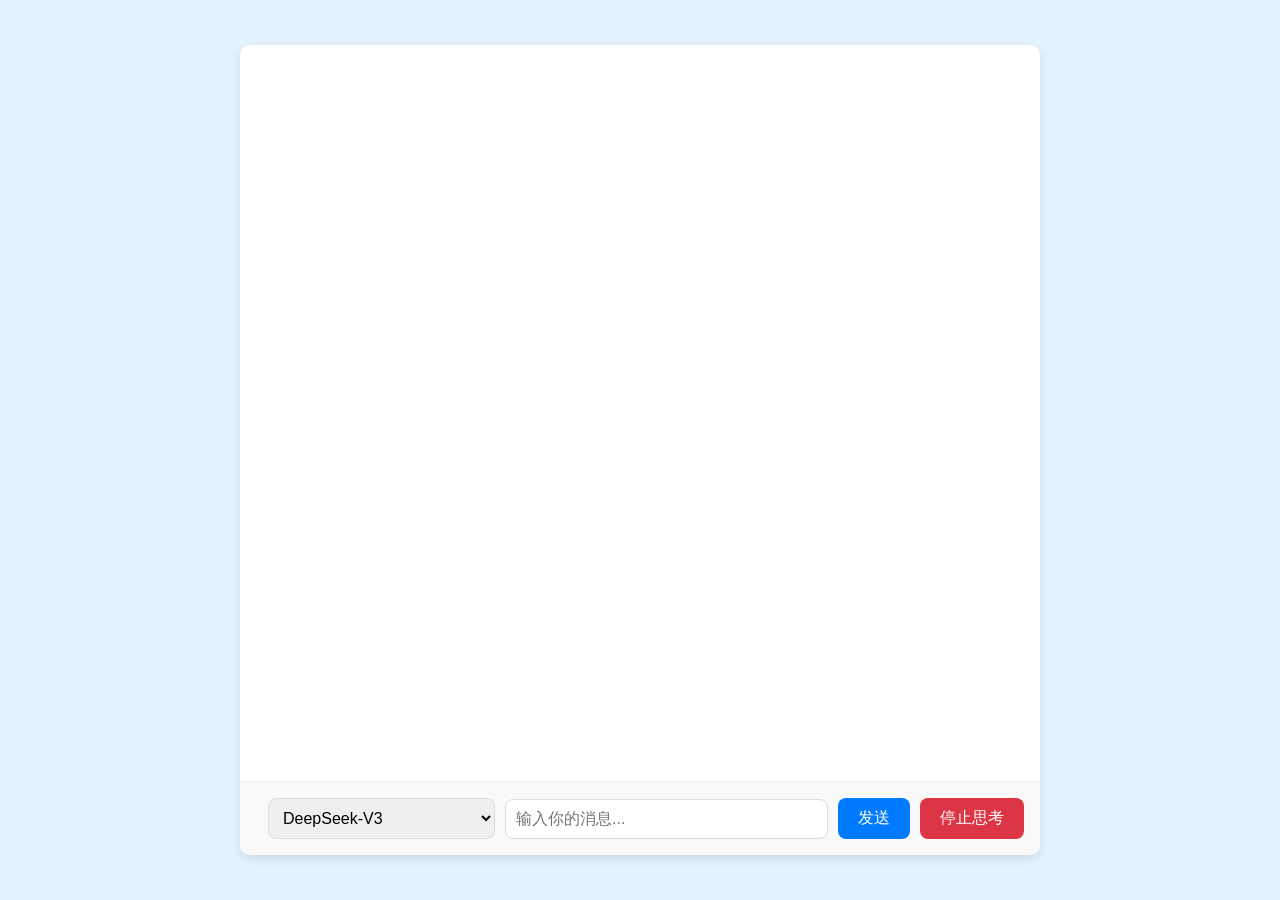
==== commit bdc21c93: "Update deepseek.html" ====
--- a/deepseek.html
+++ b/deepseek.html
@@ -1,14 +1,320 @@
-<!doctype html>
-<html lang="en">
-  <head>
-    <meta charset="UTF-8" />
-    <title>DeepSeek</title>
-    <script async src="https://pagead2.googlesyndication.com/pagead/js/adsbygoogle.js?client=ca-pub-6206465883379088"
-     crossorigin="anonymous"></script>
-    <script type="module" crossorigin src="main.js"></script>
-    <link rel="stylesheet" crossorigin href="style.css">
-  </head>
-  <body>
-    <div id="root"></div>
-  </body>
-</html>+<!DOCTYPE html>
+<html lang="zh-CN">
+<head>
+    <meta charset="UTF-8">
+    <meta name="viewport" content="width=device-width, initial-scale=1.0">
+    <title>AI 聊天</title>
+    <style>
+        body {
+            font-family: Arial, sans-serif;
+            background-color: #e3f2fd; /* 淡蓝色背景 */
+            margin: 0;
+            padding: 0;
+            display: flex;
+            justify-content: center;
+            align-items: center;
+            min-height: 100vh; /* 确保内容至少占据整个视口高度 */
+        }
+        #chat {
+            width: 90%; /* 窗口宽度的 90% */
+            max-width: 800px; /* 最大宽度 */
+            height: 90vh; /* 窗口高度的 90% */
+            background-color: white;
+            border-radius: 10px;
+            box-shadow: 0 4px 10px rgba(0, 0, 0, 0.1);
+            overflow: hidden;
+            display: flex;
+            flex-direction: column;
+        }
+        #messages {
+            flex: 1;
+            padding: 20px;
+            overflow-y: auto;
+            display: flex;
+            flex-direction: column;
+            gap: 12px;
+        }
+        .message {
+            max-width: 80%;
+            padding: 12px 16px;
+            border-radius: 12px;
+            word-wrap: break-word;
+            white-space: pre-wrap;
+        }
+        .user {
+            align-self: flex-end;
+            background-color: #bbdefb; /* 淡蓝色背景 */
+            color: #000; /* 黑色文字 */
+        }
+        .ai {
+            align-self: flex-start;
+            background-color: white; /* 白色背景 */
+            color: black; /* 黑色文字 */
+            border: 1px solid #ddd; /* 添加边框 */
+        }
+        .ai *:not(code):not(pre) {
+            color: black !important; /* 强制黑色字体 */
+        }
+        #input {
+            display: flex;
+            padding: 16px;
+            background-color: #f9f9f9;
+            border-top: 1px solid #eee;
+            gap: 10px;
+            align-items: center;
+        }
+        #userInput {
+            flex: 1;
+            padding: 10px;
+            font-size: 16px;
+            border: 1px solid #ddd;
+            border-radius: 8px;
+            outline: none;
+            resize: none;
+        }
+        #userInput:focus {
+            border-color: #007bff;
+        }
+        button {
+            padding: 10px 20px;
+            font-size: 16px;
+            border: none;
+            border-radius: 8px;
+            cursor: pointer;
+            transition: background-color 0.2s;
+        }
+        #sendButton {
+            background-color: #007bff;
+            color: white;
+        }
+        #stopButton {
+            background-color: #dc3545;
+            color: white;
+        }
+        button:disabled {
+            background-color: #ccc;
+            cursor: not-allowed;
+        }
+        #modelSelect {
+            margin-left: 12px;
+            padding: 10px;
+            font-size: 16px;
+            border: 1px solid #ddd;
+            border-radius: 8px;
+            outline: none;
+        }
+        .typing-indicator {
+            display: inline-block;
+            padding: 8px 12px;
+            background-color: white; /* 与AI消息背景一致 */
+            border: 1px solid #ddd; /* 与AI消息边框一致 */
+            border-radius: 12px;
+            color: #666; /* 灰色文字 */
+            font-style: italic;
+        }
+        /* ---------- 特效部分 ---------- */
+        .think {
+            background-color: #f8f9fa;
+            padding: 10px 15px;
+            border-radius: 8px;
+            color: #666;
+            font-style: italic;
+            border-left: 4px solid #007bff;
+            margin: 8px 0;
+            display: block;
+        }
+        code {
+            background-color: #f8f9fa; /* 浅灰色背景 */
+            color: #212529; /* 深灰色文字 */
+            padding: 2px 6px;
+            border-radius: 4px;
+            font-family: 'Courier New', monospace;
+            border: 1px solid #dee2e6;
+            font-size: 0.95em;
+        }
+        pre {
+            background-color: #f8f9fa; /* 浅灰色背景 */
+            color: #212529; /* 深灰色文字 */
+            padding: 12px;
+            border-radius: 8px;
+            border: 1px solid #dee2e6;
+            font-family: 'Courier New', monospace;
+            white-space: pre-wrap;
+            margin: 10px 0;
+            line-height: 1.5;
+        }
+        hr {
+            border: 0;
+            height: 1px;
+            background: #dee2e6;
+            margin: 15px 0;
+        }
+        strong {
+            color: #000; /* 黑色文字 */
+            font-weight: 600;
+        }
+    </style>
+</head>
+<body>
+    <div id="chat">
+        <div id="messages"></div>
+        <div id="input">
+            <select id="modelSelect">
+                <option value="deepseek-v3">DeepSeek-V3</option>
+                <option value="deepseek-r1">DeepSeek-R1</option>
+                <option value="deepseek-llm-67b-chat">DeepSeek-LLM-67B-Chat</option>
+            </select>
+            <input type="text" id="userInput" placeholder="输入你的消息...">
+            <button id="sendButton" onclick="sendMessage()">发送</button>
+            <button id="stopButton" onclick="stopThinking()" disabled>停止思考</button>
+        </div>
+    </div>
+
+    <script>
+        let isWaitingForResponse = false;
+        let controller = null; // 用于中止fetch请求
+        let chatHistory = []; // 保存聊天记录
+
+        // 强化格式化函数
+        function formatDeepSeekResponse(text) {
+            // 处理 <think>（支持多行）
+            text = text.replace(/<think>([\s\S]*?)<\/think>/g, '<span class="think">$1</span>');
+            // 处理 *** 分隔线（前后自动换行）
+            text = text.replace(/\n\*\*\*\n/g, '\n<hr>\n');
+            // 处理 ### 标题
+            text = text.replace(/### (.*?)\n/g, '<h3>$1</h3>');
+            // 处理加粗
+            text = text.replace(/\*\*(.*?)\*\*/g, '<strong>$1</strong>');
+            // 处理代码块（精确匹配 ```...```）
+            text = text.replace(/```(\w+)?\n([\s\S]*?)```/g, '<pre><code class="language-$1">$2</code></pre>');
+            // 处理行内代码
+            text = text.replace(/`([^`]+)`/g, '<code>$1</code>');
+            return text;
+        }
+
+        async function sendMessage() {
+            if (isWaitingForResponse) return;
+
+            const userInput = document.getElementById('userInput').value;
+            if (!userInput) return;
+
+            // 禁用UI
+            isWaitingForResponse = true;
+            document.getElementById('userInput').disabled = true;
+            document.getElementById('sendButton').disabled = true;
+            document.getElementById('stopButton').disabled = false;
+            document.getElementById('modelSelect').disabled = true;
+
+            // 显示用户消息
+            const messagesDiv = document.getElementById('messages');
+            messagesDiv.innerHTML += `<div class="message user"><strong>你：</strong>${userInput}</div>`;
+            document.getElementById('userInput').value = '';
+            messagesDiv.scrollTop = messagesDiv.scrollHeight;
+
+            // 将用户消息添加到聊天记录
+            chatHistory.push({ role: 'user', content: userInput });
+
+            // 创建 AbortController
+            controller = new AbortController();
+            const signal = controller.signal;
+
+            // 显示AI的“正在思考”提示
+            const aiMessage = document.createElement('div');
+            aiMessage.className = 'message ai';
+            aiMessage.innerHTML = `<strong>AI：</strong><span class="typing-indicator">AI 正在思考...</span>`;
+            messagesDiv.appendChild(aiMessage);
+            messagesDiv.scrollTop = messagesDiv.scrollHeight;
+
+            // 发送请求
+            try {
+                const response = await fetch('https://www.deepseekapp.io/v1/chat/completions', {
+                    method: 'POST',
+                    headers: {
+                        'Content-Type': 'application/json',
+                        'Authorization': 'Bearer sk-PRx8SirvbTDMQTq86UuiRchSxxbTL1FU7oGWPGV5X71uPCqO'
+                    },
+                    body: JSON.stringify({
+                        model: document.getElementById('modelSelect').value,
+                        messages: chatHistory, // 使用完整的聊天记录
+                        stream: true
+                    }),
+                    signal: signal // 传递 AbortSignal
+                });
+
+                // 移除“正在思考”提示
+                aiMessage.querySelector('.typing-indicator').remove();
+
+                // 流式处理
+                const reader = response.body.getReader();
+                const decoder = new TextDecoder();
+                let aiResponse = '';
+
+                while (true) {
+                    const { done, value } = await reader.read();
+                    if (done) break;
+
+                    const chunk = decoder.decode(value);
+                    const lines = chunk.split('\n').filter(line => line.trim());
+
+                    for (const line of lines) {
+                        const message = line.replace(/^data: /, '');
+                        if (message === '[DONE]') break;
+
+                        try {
+                            const parsed = JSON.parse(message);
+                            const content = parsed.choices[0]?.delta?.content || '';
+                            if (content) {
+                                aiResponse += content;
+
+                                // 渐进式格式化（避免正则匹配不完整）
+                                let formatted = aiResponse
+                                    .replace(/<think>([\s\S]*?)$/, '<span class="think">$1</span>') // 处理未闭合的<think>
+                                    .replace(/```(\w+)?\n([\s\S]*?)$/, '```$1\n$2</pre>') // 处理未闭合的代码块
+                                    .replace(/`([^`]+)$/, '<code>$1</code>'); // 处理未闭合的行内代码
+
+                                formatted = formatDeepSeekResponse(formatted); // 最终格式化
+
+                                // 更新AI消息内容
+                                aiMessage.innerHTML = `<strong>AI：</strong>${formatted}`;
+                                messagesDiv.scrollTop = messagesDiv.scrollHeight;
+                            }
+                        } catch (error) {
+                            console.error('解析错误:', error);
+                        }
+                    }
+                }
+
+                // 将 AI 响应添加到聊天记录
+                chatHistory.push({ role: 'assistant', content: aiResponse });
+
+            } catch (error) {
+                if (error.name === 'AbortError') {
+                    console.log('请求被中止');
+                    aiMessage.innerHTML += `<br><em>（已停止思考）</em>`;
+                } else {
+                    console.error('请求错误:', error);
+                    aiMessage.innerHTML += `<br><em>（请求出错，请重试）</em>`;
+                }
+            } finally {
+                // 重新启用UI
+                isWaitingForResponse = false;
+                document.getElementById('userInput').disabled = false;
+                document.getElementById('sendButton').disabled = false;
+                document.getElementById('stopButton').disabled = true;
+                document.getElementById('modelSelect').disabled = false;
+            }
+        }
+
+        function stopThinking() {
+            if (controller) {
+                controller.abort(); // 中止fetch请求
+            }
+        }
+
+        // 回车发送
+        document.getElementById('userInput').addEventListener('keypress', (e) => {
+            if (e.key === 'Enter') sendMessage();
+        });
+    </script>
+</body>
+</html>
